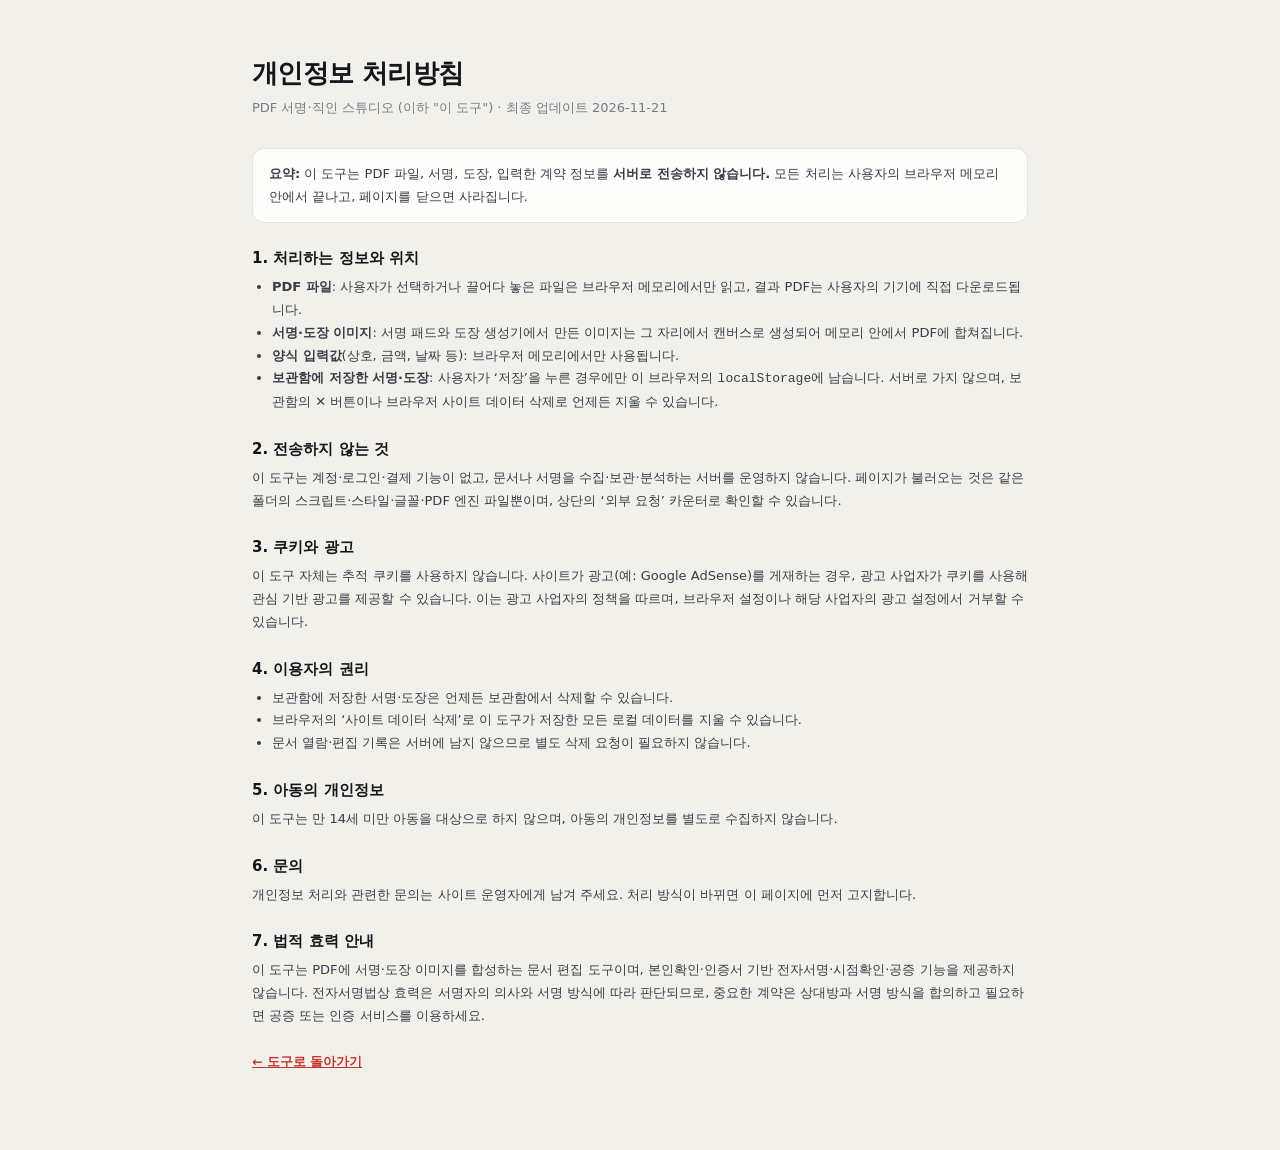
==== privacy.html @ 742ccabc "Deploy pdf-sign-stamp static app (production files only)" ====
<!DOCTYPE html>
<html lang="ko">
<head>
<meta charset="utf-8">
<meta name="viewport" content="width=device-width, initial-scale=1">
<title>개인정보 처리방침 — PDF 서명·직인 스튜디오</title>
<meta name="description" content="PDF 서명·직인 스튜디오는 문서를 서버로 보내지 않습니다. 어떤 정보를 처리하고 무엇을 저장하지 않는지 안내합니다.">
<meta name="robots" content="index, follow">
<link rel="icon" href="favicon.svg" type="image/svg+xml">
<link rel="stylesheet" href="assets/styles.css">
<style>
  .doc-wrap { max-width: 820px; margin: 0 auto; padding: 56px 22px 80px; }
  .doc-wrap h1 { font-size: 26px; letter-spacing: -0.6px; margin-bottom: 6px; }
  .doc-wrap .lead { color: var(--muted); font-size: 13px; margin-bottom: 28px; }
  .doc-wrap h2 { font-size: 15px; margin: 26px 0 8px; }
  .doc-wrap p, .doc-wrap li { font-size: 13px; line-height: 1.75; color: var(--ink-2); }
  .doc-wrap ul { list-style: disc; padding-left: 20px; margin: 8px 0; }
  .doc-wrap .box { border: 1px solid var(--line); background: var(--panel); border-radius: 12px; padding: 14px 16px; margin: 14px 0; }
  .doc-wrap a { color: var(--accent); }
  .back { display: inline-block; margin-top: 26px; font-size: 12.5px; font-weight: 700; }
</style>
</head>
<body>
<div class="doc-wrap">
  <h1>개인정보 처리방침</h1>
  <p class="lead">PDF 서명·직인 스튜디오 (이하 "이 도구") · 최종 업데이트 2026-11-21</p>

  <div class="box">
    <p><strong>요약:</strong> 이 도구는 PDF 파일, 서명, 도장, 입력한 계약 정보를 <strong>서버로 전송하지 않습니다.</strong>
    모든 처리는 사용자의 브라우저 메모리 안에서 끝나고, 페이지를 닫으면 사라집니다.</p>
  </div>

  <h2>1. 처리하는 정보와 위치</h2>
  <ul>
    <li><strong>PDF 파일</strong>: 사용자가 선택하거나 끌어다 놓은 파일은 브라우저 메모리에서만 읽고, 결과 PDF는 사용자의 기기에 직접 다운로드됩니다.</li>
    <li><strong>서명·도장 이미지</strong>: 서명 패드와 도장 생성기에서 만든 이미지는 그 자리에서 캔버스로 생성되어 메모리 안에서 PDF에 합쳐집니다.</li>
    <li><strong>양식 입력값</strong>(상호, 금액, 날짜 등): 브라우저 메모리에서만 사용됩니다.</li>
    <li><strong>보관함에 저장한 서명·도장</strong>: 사용자가 ‘저장’을 누른 경우에만 이 브라우저의 <code>localStorage</code>에 남습니다. 서버로 가지 않으며, 보관함의 ✕ 버튼이나 브라우저 사이트 데이터 삭제로 언제든 지울 수 있습니다.</li>
  </ul>

  <h2>2. 전송하지 않는 것</h2>
  <p>이 도구는 계정·로그인·결제 기능이 없고, 문서나 서명을 수집·보관·분석하는 서버를 운영하지 않습니다.
  페이지가 불러오는 것은 같은 폴더의 스크립트·스타일·글꼴·PDF 엔진 파일뿐이며, 상단의 ‘외부 요청’ 카운터로 확인할 수 있습니다.</p>

  <h2>3. 쿠키와 광고</h2>
  <p>이 도구 자체는 추적 쿠키를 사용하지 않습니다. 사이트가 광고(예: Google AdSense)를 게재하는 경우, 광고 사업자가 쿠키를 사용해 관심 기반 광고를 제공할 수 있습니다. 이는 광고 사업자의 정책을 따르며, 브라우저 설정이나 해당 사업자의 광고 설정에서 거부할 수 있습니다.</p>

  <h2>4. 이용자의 권리</h2>
  <ul>
    <li>보관함에 저장한 서명·도장은 언제든 보관함에서 삭제할 수 있습니다.</li>
    <li>브라우저의 ‘사이트 데이터 삭제’로 이 도구가 저장한 모든 로컬 데이터를 지울 수 있습니다.</li>
    <li>문서 열람·편집 기록은 서버에 남지 않으므로 별도 삭제 요청이 필요하지 않습니다.</li>
  </ul>

  <h2>5. 아동의 개인정보</h2>
  <p>이 도구는 만 14세 미만 아동을 대상으로 하지 않으며, 아동의 개인정보를 별도로 수집하지 않습니다.</p>

  <h2>6. 문의</h2>
  <p>개인정보 처리와 관련한 문의는 사이트 운영자에게 남겨 주세요. 처리 방식이 바뀌면 이 페이지에 먼저 고지합니다.</p>

  <h2>7. 법적 효력 안내</h2>
  <p>이 도구는 PDF에 서명·도장 이미지를 합성하는 문서 편집 도구이며, 본인확인·인증서 기반 전자서명·시점확인·공증 기능을 제공하지 않습니다. 전자서명법상 효력은 서명자의 의사와 서명 방식에 따라 판단되므로, 중요한 계약은 상대방과 서명 방식을 합의하고 필요하면 공증 또는 인증 서비스를 이용하세요.</p>

  <a class="back" href="./">← 도구로 돌아가기</a>
</div>
</body>
</html>
---- assets/styles.css ----
/* ==========================================================================
   PDF 서명·직인 스튜디오 — styles
   ========================================================================== */

:root {
  --bg: #f1f0eb;
  --bg-2: #e8e7e1;
  --panel: #fdfdfb;
  --panel-2: #f7f6f2;
  --ink: #14161a;
  --ink-2: #383d45;
  --muted: #767c86;
  --line: #e4e3dd;
  --line-2: #d2d1ca;
  --accent: #c2352b;
  --accent-dark: #a52a21;
  --accent-soft: #fbeceb;
  --blue: #1d4ed8;
  --ok: #17795e;
  --paper: #ffffff;
  --shadow-sm: 0 1px 2px rgba(20, 22, 26, .07), 0 1px 1px rgba(20, 22, 26, .04);
  --shadow-md: 0 8px 28px rgba(20, 22, 26, .10);
  --shadow-lg: 0 18px 60px rgba(20, 22, 26, .14);
  --radius: 14px;
  --radius-sm: 9px;
  --topbar-h: 62px;
  --mobbar-h: 58px;
  --ui: "Pretendard", -apple-system, BlinkMacSystemFont, "Apple SD Gothic Neo", "Malgun Gothic", "Noto Sans KR", system-ui, sans-serif;
  --mono: "SF Mono", ui-monospace, Menlo, Consolas, monospace;
}

@media (prefers-color-scheme: dark) {
  :root:not([data-theme="light"]) {
    --bg: #101114;
    --bg-2: #0b0c0e;
    --panel: #17191e;
    --panel-2: #1d2026;
    --ink: #eceef2;
    --ink-2: #c3c7d0;
    --muted: #8d939e;
    --line: #2a2d34;
    --line-2: #353941;
    --accent: #e25348;
    --accent-dark: #c73c32;
    --accent-soft: #2a1c1b;
    --blue: #6b93ff;
    --ok: #46b795;
    --paper: #fff;
    --shadow-sm: 0 1px 2px rgba(0, 0, 0, .5);
    --shadow-md: 0 8px 28px rgba(0, 0, 0, .5);
    --shadow-lg: 0 18px 60px rgba(0, 0, 0, .6);
  }
}

:root[data-theme="dark"] {
  --bg: #101114;
  --bg-2: #0b0c0e;
  --panel: #17191e;
  --panel-2: #1d2026;
  --ink: #eceef2;
  --ink-2: #c3c7d0;
  --muted: #8d939e;
  --line: #2a2d34;
  --line-2: #353941;
  --accent: #e25348;
  --accent-dark: #c73c32;
  --accent-soft: #2a1c1b;
  --blue: #6b93ff;
  --ok: #46b795;
  --paper: #fff;
  --shadow-sm: 0 1px 2px rgba(0, 0, 0, .5);
  --shadow-md: 0 8px 28px rgba(0, 0, 0, .5);
  --shadow-lg: 0 18px 60px rgba(0, 0, 0, .6);
}

*, *::before, *::after { box-sizing: border-box; }
[hidden] { display: none !important; }

html { scroll-behavior: smooth; }

body {
  margin: 0;
  font-family: var(--ui);
  color: var(--ink);
  background: var(--bg);
  -webkit-font-smoothing: antialiased;
  -webkit-text-size-adjust: 100%;
  overflow-x: hidden;
}

button, input, select, textarea { font: inherit; color: inherit; }
button { cursor: pointer; }
a { color: inherit; }
h1, h2, h3, p { margin: 0; }
ul { margin: 0; padding: 0; list-style: none; }
hr { border: 0; border-top: 1px solid var(--line); margin: 0; }

:focus-visible { outline: 2px solid var(--accent); outline-offset: 2px; border-radius: 4px; }

/* @font-face is injected by app.js once the Korean PDF font is loaded, so the
   preview text and the exported PDF use exactly the same glyphs and widths. */
.el-text, .insp-kind, .pad-placeholder { font-synthesis: none; }

/* ------------------------------------------------------------------ topbar */

.topbar {
  position: sticky;
  top: 0;
  z-index: 50;
  height: var(--topbar-h);
  display: flex;
  align-items: center;
  gap: 18px;
  padding: 0 18px;
  background: color-mix(in srgb, var(--panel) 92%, transparent);
  backdrop-filter: saturate(140%) blur(10px);
  border-bottom: 1px solid var(--line);
}

.brand {
  display: flex;
  align-items: center;
  gap: 10px;
  text-decoration: none;
  color: var(--accent);
  flex: 0 0 auto;
}
.brand-mark { display: grid; place-items: center; }
.brand-text { display: flex; flex-direction: column; line-height: 1.1; color: var(--ink); }
.brand-text strong { font-size: 14.5px; letter-spacing: -.2px; font-weight: 800; }
.brand-text small { font-size: 10.5px; color: var(--muted); letter-spacing: .4px; margin-top: 2px; }

.badges { display: flex; align-items: center; gap: 8px; overflow: hidden; flex: 1 1 auto; }
.badge {
  display: inline-flex;
  align-items: center;
  gap: 6px;
  height: 28px;
  padding: 0 11px;
  border-radius: 99px;
  font-size: 11.5px;
  font-weight: 700;
  white-space: nowrap;
  border: 1px solid var(--line-2);
  background: var(--panel-2);
  color: var(--ink-2);
}
.badge-local { color: var(--ok); border-color: color-mix(in srgb, var(--ok) 30%, transparent); background: color-mix(in srgb, var(--ok) 9%, transparent); }
.badge-free { color: var(--accent); border-color: color-mix(in srgb, var(--accent) 26%, transparent); background: var(--accent-soft); }
.badge-net { color: var(--muted); font-weight: 600; font-variant-numeric: tabular-nums; }
.badge-mini { display: none; }

.top-actions { display: flex; align-items: center; gap: 8px; flex: 0 0 auto; }

/* ------------------------------------------------------------------ buttons */

.btn {
  display: inline-flex;
  align-items: center;
  justify-content: center;
  gap: 7px;
  height: 38px;
  padding: 0 15px;
  border-radius: 10px;
  border: 1px solid transparent;
  background: var(--panel-2);
  color: var(--ink);
  font-size: 13px;
  font-weight: 700;
  letter-spacing: -.1px;
  transition: background .15s, border-color .15s, transform .08s, color .15s;
  white-space: nowrap;
}
.btn:active { transform: translateY(1px); }
.btn-primary { background: var(--ink); color: var(--panel); border-color: var(--ink); }
.btn-primary:hover { background: #000; }
:root[data-theme="dark"] .btn-primary { background: #f4f4f2; color: #14161a; border-color: #f4f4f2; }
@media (prefers-color-scheme: dark) { :root:not([data-theme="light"]) .btn-primary { background: #f4f4f2; color: #14161a; border-color: #f4f4f2; } }
.btn-accent { background: var(--accent); color: #fff; border-color: var(--accent); }
.btn-accent:hover { background: var(--accent-dark); }
.btn-ghost { background: transparent; border-color: var(--line-2); color: var(--ink-2); }
.btn-ghost:hover { background: var(--panel-2); border-color: var(--muted); }
.btn-block { width: 100%; }
.btn-sm { height: 30px; padding: 0 10px; font-size: 11.5px; }

.icon-btn {
  width: 32px;
  height: 32px;
  display: inline-grid;
  place-items: center;
  border-radius: 8px;
  border: 1px solid var(--line);
  background: transparent;
  color: var(--ink-2);
  font-size: 15px;
  line-height: 1;
  transition: background .15s, color .15s, border-color .15s;
}
.icon-btn:hover { background: var(--panel-2); color: var(--ink); border-color: var(--line-2); }
.icon-btn.danger:hover { color: var(--accent); border-color: var(--accent); background: var(--accent-soft); }
.link-btn { background: none; border: 0; color: var(--muted); font-size: 12px; font-weight: 700; text-decoration: underline; padding: 4px; }

/* -------------------------------------------------------------------- app */

.app {
  display: grid;
  grid-template-columns: 336px minmax(0, 1fr) 296px;
  height: calc(100dvh - var(--topbar-h));
  min-height: 520px;
  max-height: 1080px;
}

.panel {
  background: var(--panel);
  border-right: 1px solid var(--line);
  display: flex;
  flex-direction: column;
  min-height: 0;
  position: relative;
}
.panel.inspector { display: block; border-right: 0; border-left: 1px solid var(--line); overflow-y: auto; padding: 16px 16px 22px; }

/* ------------------------------------------------------------------- tools */

.tool-tabs {
  display: grid;
  grid-template-columns: repeat(5, 1fr);
  gap: 2px;
  padding: 10px 10px 0;
  border-bottom: 1px solid var(--line);
}
.tool-tab {
  position: relative;
  height: 38px;
  border: 0;
  border-radius: 9px 9px 0 0;
  background: transparent;
  color: var(--muted);
  font-size: 12.5px;
  font-weight: 700;
  letter-spacing: -.2px;
}
.tool-tab:hover { color: var(--ink-2); background: var(--panel-2); }
.tool-tab.is-active { color: var(--ink); }
.tool-tab.is-active::after {
  content: "";
  position: absolute;
  left: 12px; right: 12px; bottom: -1px;
  height: 2px;
  background: var(--accent);
  border-radius: 2px;
}

.tool-body { flex: 1 1 auto; overflow-y: auto; padding: 16px 16px 26px; scrollbar-width: thin; }
.tool-pane { display: flex; flex-direction: column; gap: 11px; animation: fade .18s ease; }
.tool-pane[hidden] { display: none; }
@keyframes fade { from { opacity: 0; transform: translateY(3px); } to { opacity: 1; transform: none; } }

.pane-head h2 { font-size: 15px; font-weight: 800; letter-spacing: -.3px; }
.pane-head p { font-size: 11.8px; color: var(--muted); margin-top: 4px; line-height: 1.5; }

.row { display: flex; align-items: center; gap: 8px; }
.row.wrap { flex-wrap: wrap; }
.row.btns > .btn { flex: 1 1 0; }
.row.btns.tight > .icon-btn { flex: 0 0 auto; }
.row .btn-block { flex: 1 1 auto; }

.field { display: flex; flex-direction: column; gap: 5px; font-size: 11.5px; color: var(--muted); font-weight: 600; }
.field > span { letter-spacing: -.1px; }
.field input, .field select, .field textarea, .range input[type="range"] { color: var(--ink); }
.field input[type="text"], .field input[type="number"], .field input[type="date"], .field select, .field textarea {
  height: 36px;
  padding: 0 10px;
  border-radius: 9px;
  border: 1px solid var(--line-2);
  background: var(--panel);
  font-size: 13px;
  font-weight: 500;
  color: var(--ink);
  width: 100%;
}
.field textarea { height: auto; padding: 8px 10px; resize: vertical; line-height: 1.5; font-family: var(--ui); }
.field select { appearance: none; background-image: linear-gradient(45deg, transparent 50%, var(--muted) 50%), linear-gradient(135deg, var(--muted) 50%, transparent 50%); background-position: calc(100% - 15px) 16px, calc(100% - 10px) 16px; background-size: 5px 5px, 5px 5px; background-repeat: no-repeat; }
.field input:focus, .field textarea:focus, .field select:focus { border-color: var(--accent); outline: none; box-shadow: 0 0 0 3px color-mix(in srgb, var(--accent) 14%, transparent); }
.field input::placeholder, .field textarea::placeholder { color: color-mix(in srgb, var(--muted) 70%, transparent); }

.check { display: inline-flex; align-items: center; gap: 7px; font-size: 12px; color: var(--ink-2); font-weight: 600; }
.check input { width: 15px; height: 15px; accent-color: var(--accent); }

.range { display: flex; flex-direction: column; gap: 3px; font-size: 11.5px; color: var(--muted); font-weight: 600; flex: 0 0 auto; }
.row .range { flex: 1 1 120px; }
.range b { color: var(--ink); font-weight: 800; }
.range input[type="range"] {
  -webkit-appearance: none;
  appearance: none;
  width: 100%;
  height: 20px;
  background: transparent;
}
.range input[type="range"]::-webkit-slider-runnable-track { height: 3px; border-radius: 3px; background: var(--line-2); }
.range input[type="range"]::-webkit-slider-thumb { -webkit-appearance: none; width: 15px; height: 15px; margin-top: -6px; border-radius: 50%; background: var(--ink); border: 2px solid var(--panel); box-shadow: var(--shadow-sm); }
.range input[type="range"]::-moz-range-track { height: 3px; border-radius: 3px; background: var(--line-2); }
.range input[type="range"]::-moz-range-thumb { width: 13px; height: 13px; border-radius: 50%; background: var(--ink); border: 2px solid var(--panel); }

.seg { display: inline-flex; padding: 2px; gap: 2px; background: var(--panel-2); border: 1px solid var(--line); border-radius: 9px; }
.seg-btn {
  display: inline-flex;
  align-items: center;
  gap: 5px;
  height: 27px;
  padding: 0 9px;
  border: 0;
  border-radius: 7px;
  background: transparent;
  color: var(--muted);
  font-size: 11.5px;
  font-weight: 700;
}
.seg-btn i { width: 9px; height: 9px; border-radius: 50%; background: var(--dot, var(--ink)); display: inline-block; border: 1px solid rgba(0, 0, 0, .12); }
.seg-btn.is-active { background: var(--panel); color: var(--ink); box-shadow: var(--shadow-sm); }

/* signature pad */
.pad-wrap { position: relative; border-radius: 12px; border: 1px dashed var(--line-2); background:
  linear-gradient(var(--panel) 0 0) padding-box,
  repeating-linear-gradient(90deg, transparent 0 23px, color-mix(in srgb, var(--line) 55%, transparent) 23px 24px);
  overflow: hidden; }
.sig-pad { display: block; width: 100%; height: 168px; touch-action: none; cursor: crosshair; }
.pad-placeholder {
  position: absolute; inset: 0; display: grid; place-items: center;
  pointer-events: none; color: color-mix(in srgb, var(--muted) 65%, transparent);
  font-size: 13px; font-weight: 600; letter-spacing: .5px;
}
.pad-wrap.has-ink .pad-placeholder { display: none; }

.file-label { position: relative; overflow: hidden; }
.file-label input { position: absolute; inset: 0; opacity: 0; cursor: pointer; }

.saved { display: grid; grid-template-columns: repeat(auto-fill, minmax(84px, 1fr)); gap: 8px; }
.saved:empty { display: none; }
.saved:empty + .saved-hint { display: block; }
.saved-hint { display: none; font-size: 10.8px; color: var(--muted); line-height: 1.5; }
.saved-item { position: relative; border: 1px solid var(--line); border-radius: 10px; background: var(--panel-2); padding: 6px; }
.saved-item img { display: block; width: 100%; height: 46px; object-fit: contain; }
.saved-item button.use { position: absolute; inset: 0; background: none; border: 0; border-radius: 10px; }
.saved-item button.del { position: absolute; top: -6px; right: -6px; width: 20px; height: 20px; border-radius: 50%; border: 1px solid var(--line-2); background: var(--panel); color: var(--muted); font-size: 11px; line-height: 1; display: grid; place-items: center; }
.saved-item button.del:hover { color: var(--accent); border-color: var(--accent); }

/* seal */
.seal-preview {
  display: grid;
  place-items: center;
  padding: 10px;
  border-radius: 12px;
  border: 1px solid var(--line);
  background-color: var(--panel-2);
  background-image:
    linear-gradient(45deg, color-mix(in srgb, var(--line) 60%, transparent) 25%, transparent 25%, transparent 75%, color-mix(in srgb, var(--line) 60%, transparent) 75%),
    linear-gradient(45deg, color-mix(in srgb, var(--line) 60%, transparent) 25%, transparent 25%, transparent 75%, color-mix(in srgb, var(--line) 60%, transparent) 75%);
  background-size: 16px 16px;
  background-position: 0 0, 8px 8px;
}
.seal-preview canvas { width: 148px; height: 148px; display: block; }

/* text quick buttons */
.quick-grid { display: grid; grid-template-columns: 1fr 1fr; gap: 8px; }
.quick {
  display: flex;
  flex-direction: column;
  align-items: flex-start;
  gap: 2px;
  padding: 9px 11px;
  border-radius: 10px;
  border: 1px solid var(--line);
  background: var(--panel-2);
  font-size: 12.5px;
  font-weight: 700;
  color: var(--ink);
  text-align: left;
}
.quick small { font-size: 10.5px; color: var(--muted); font-weight: 600; }
.quick:hover { border-color: var(--accent); color: var(--accent); background: var(--accent-soft); }
.quick:hover small { color: var(--accent); }

.hint { font-size: 11px; color: var(--muted); line-height: 1.55; }

/* templates */
.tpl-list { display: flex; flex-direction: column; gap: 8px; }
.tpl-card {
  position: relative;
  display: flex;
  flex-direction: column;
  gap: 3px;
  padding: 12px 13px;
  border-radius: 11px;
  border: 1px solid var(--line);
  background: var(--panel-2);
  text-align: left;
}
.tpl-card b { font-size: 13px; letter-spacing: -.2px; display: flex; align-items: center; gap: 6px; }
.tpl-card span { font-size: 11.3px; color: var(--muted); line-height: 1.5; font-weight: 500; }
.tpl-card em { position: absolute; top: 10px; right: 10px; font-style: normal; font-size: 9.5px; font-weight: 800; color: var(--accent); background: var(--accent-soft); border-radius: 99px; padding: 3px 7px; }
.tpl-card:hover { border-color: var(--accent); background: var(--accent-soft); }
.tpl-card.is-active { border-color: var(--accent); box-shadow: 0 0 0 3px color-mix(in srgb, var(--accent) 12%, transparent); }

.tpl-form { display: flex; flex-direction: column; gap: 10px; margin-top: 14px; padding-top: 14px; border-top: 1px solid var(--line); }
.tpl-form[hidden] { display: none; }
.tpl-form-head { display: flex; align-items: center; justify-content: space-between; }
.tpl-form-head strong { font-size: 13.5px; }
.sticky-row { position: sticky; bottom: -18px; padding: 10px 0 4px; background: linear-gradient(transparent, var(--panel) 30%); }

/* drop zone / samples */
.dropzone {
  display: flex;
  flex-direction: column;
  align-items: center;
  gap: 4px;
  padding: 22px 14px;
  border-radius: 12px;
  border: 1.5px dashed var(--line-2);
  background: var(--panel-2);
  color: var(--muted);
  text-align: center;
  transition: border-color .15s, background .15s, color .15s;
}
.dropzone input { display: none; }
.dropzone strong { font-size: 13px; color: var(--ink); }
.dropzone small { font-size: 11px; }
.dropzone:hover, .dropzone.is-over { border-color: var(--accent); background: var(--accent-soft); color: var(--accent); }
.dropzone:hover strong, .dropzone.is-over strong { color: var(--accent); }

.sample-grid { display: grid; grid-template-columns: 1fr; gap: 8px; }
.sample {
  display: flex;
  flex-direction: column;
  gap: 2px;
  padding: 10px 12px;
  border-radius: 10px;
  border: 1px solid var(--line);
  background: var(--panel-2);
  text-align: left;
}
.sample b { font-size: 12.5px; }
.sample span { font-size: 10.8px; color: var(--muted); font-weight: 500; }
.sample:hover { border-color: var(--ink-2); background: var(--panel); }

.facts { display: flex; flex-direction: column; gap: 6px; font-size: 10.8px; color: var(--muted); line-height: 1.5; }
.facts li { padding-left: 12px; position: relative; }
.facts li::before { content: ""; position: absolute; left: 0; top: 6px; width: 5px; height: 5px; border-radius: 50%; background: var(--accent); opacity: .55; }

/* ------------------------------------------------------------------- stage */

.stage-col { display: flex; flex-direction: column; min-width: 0; min-height: 0; background: var(--bg-2); }

.stage-bar {
  display: flex;
  align-items: center;
  gap: 12px;
  height: 46px;
  padding: 0 14px;
  border-bottom: 1px solid var(--line);
  background: var(--panel);
  flex: 0 0 auto;
}
.doc-meta { display: flex; flex-direction: column; min-width: 0; flex: 1 1 auto; }
.doc-name { font-size: 12.5px; font-weight: 800; white-space: nowrap; overflow: hidden; text-overflow: ellipsis; letter-spacing: -.2px; }
.doc-sub { font-size: 10.5px; color: var(--muted); white-space: nowrap; overflow: hidden; text-overflow: ellipsis; }
.page-nav { display: flex; align-items: center; gap: 4px; }
.page-indicator { font-size: 11.5px; font-weight: 700; color: var(--ink-2); min-width: 46px; text-align: center; font-variant-numeric: tabular-nums; }
.divider { width: 1px; height: 18px; background: var(--line); margin: 0 4px; }
.history { display: flex; gap: 4px; }

.stage {
  position: relative;
  flex: 1 1 auto;
  min-height: 0;
  overflow: auto;
  padding: 22px;
  display: flex;
  justify-content: center;
  align-items: flex-start;
  background:
    radial-gradient(120% 80% at 50% -20%, color-mix(in srgb, var(--panel) 55%, transparent), transparent 70%),
    var(--bg-2);
  scrollbar-width: thin;
}
.stage-inner { position: relative; display: flex; flex-direction: column; align-items: center; gap: 10px; min-width: 100%; min-height: 100%; }

.page-shell {
  position: relative;
  background: var(--paper);
  border-radius: 2px;
  box-shadow: 0 1px 0 rgba(0, 0, 0, .04), 0 10px 30px rgba(20, 22, 26, .16), 0 30px 70px rgba(20, 22, 26, .10);
  flex: 0 0 auto;
  isolation: isolate;
}
.page-shell[hidden] { display: none; }
.page-shell canvas { display: block; border-radius: 2px; }
.el-layer { position: absolute; inset: 0; pointer-events: none; }

.loading-mask { position: absolute; inset: 0; display: grid; place-items: center; background: color-mix(in srgb, var(--paper) 55%, transparent); backdrop-filter: blur(1px); z-index: 5; }
.spinner { width: 26px; height: 26px; border-radius: 50%; border: 2.5px solid color-mix(in srgb, var(--ink) 18%, transparent); border-top-color: var(--accent); animation: spin .8s linear infinite; display: block; }
@keyframes spin { to { transform: rotate(360deg); } }

.stage-hint {
  position: sticky;
  bottom: 2px;
  padding: 6px 12px;
  border-radius: 99px;
  background: color-mix(in srgb, var(--ink) 86%, transparent);
  color: var(--bg);
  font-size: 11.5px;
  font-weight: 700;
  opacity: 0;
  transform: translateY(6px);
  transition: opacity .2s, transform .2s;
  pointer-events: none;
  max-width: 92%;
  text-align: center;
  z-index: 6;
}
.stage-hint.is-on { opacity: 1; transform: none; }

.stage-foot {
  flex: 0 0 auto;
  display: flex;
  align-items: center;
  justify-content: space-between;
  gap: 10px;
  height: 30px;
  padding: 0 14px;
  font-size: 10.8px;
  color: var(--muted);
  border-top: 1px solid var(--line);
  background: var(--panel);
  white-space: nowrap;
  overflow: hidden;
}
#foot-summary { font-weight: 700; color: var(--ink-2); }

/* empty state */
.empty { width: 100%; display: flex; justify-content: center; padding: 16px 0 26px; margin: auto 0; }
.empty-card {
  width: 100%;
  max-width: 640px;
  background: var(--panel);
  border: 1px solid var(--line);
  border-radius: 20px;
  padding: 30px 32px 26px;
  box-shadow: var(--shadow-md);
}
.empty-eyebrow {
  display: inline-block;
  font-size: 10.5px;
  font-weight: 800;
  letter-spacing: .6px;
  color: var(--ok);
  background: color-mix(in srgb, var(--ok) 10%, transparent);
  border: 1px solid color-mix(in srgb, var(--ok) 26%, transparent);
  border-radius: 99px;
  padding: 4px 9px;
}
.empty-card h1 { font-size: 27px; line-height: 1.32; letter-spacing: -1px; margin: 14px 0 12px; }
.empty-lede { font-size: 13px; color: var(--muted); line-height: 1.65; }
.dropzone-hero { margin: 18px 0 12px; padding: 26px 14px; }
.empty-samples { display: grid; grid-template-columns: repeat(3, 1fr); gap: 8px; }
.empty-points { display: flex; flex-direction: column; gap: 7px; margin-top: 16px; padding-top: 14px; border-top: 1px solid var(--line); font-size: 11.5px; color: var(--muted); }
.empty-points b { color: var(--ink-2); }

/* overlays on the page */
.el {
  position: absolute;
  pointer-events: auto;
  transform-origin: center center;
  cursor: move;
  user-select: none;
  -webkit-user-select: none;
  touch-action: none;
}
.el img { display: block; width: 100%; height: 100%; pointer-events: none; -webkit-user-drag: none; }
.el-text {
  display: flex;
  align-items: center;
  white-space: pre;
  line-height: 1.4;
  font-family: "PSSNoto", var(--ui);
  padding: 0 1px;
}
.el-text.is-editing { outline: 1px solid var(--blue); background: color-mix(in srgb, var(--blue) 6%, transparent); cursor: text; }
.el .el-box { position: absolute; inset: -3px; border: 1px dashed transparent; border-radius: 3px; }
.el.is-selected .el-box { border-color: var(--accent); }
.el.is-selected { z-index: 4; }
.el .hd {
  position: absolute;
  width: 11px;
  height: 11px;
  border-radius: 3px;
  border: 1.5px solid var(--accent);
  background: #fff;
  box-shadow: 0 1px 3px rgba(0, 0, 0, .25);
  display: none;
  touch-action: none;
}
.el.is-selected .hd { display: block; }
.el .hd[data-h="nw"] { left: -6px; top: -6px; cursor: nwse-resize; }
.el .hd[data-h="ne"] { right: -6px; top: -6px; cursor: nesw-resize; }
.el .hd[data-h="sw"] { left: -6px; bottom: -6px; cursor: nesw-resize; }
.el .hd[data-h="se"] { right: -6px; bottom: -6px; cursor: nwse-resize; }
.el .hd-rot {
  position: absolute;
  left: 50%;
  top: -26px;
  width: 13px;
  height: 13px;
  margin-left: -6.5px;
  border-radius: 50%;
  border: 1.5px solid var(--accent);
  background: #fff;
  display: none;
  cursor: grab;
  touch-action: none;
}
.el.is-selected .hd-rot { display: block; }
.el .el-del {
  position: absolute;
  right: -10px;
  top: -10px;
  width: 20px;
  height: 20px;
  border-radius: 50%;
  border: 1px solid var(--accent);
  background: var(--accent);
  color: #fff;
  font-size: 11px;
  line-height: 1;
  display: none;
  place-items: center;
}
.el .hd-rot, .el .hd, .el .el-del { z-index: 3; }
.el.is-selected .el-del { display: grid; }
.el.is-dragging { cursor: grabbing; }

/* ----------------------------------------------------------------- inspector */

.insp-section { display: flex; flex-direction: column; gap: 9px; }
.insp-section > * { flex: 0 0 auto; }
.insp-title { font-size: 11.5px; font-weight: 800; letter-spacing: .4px; color: var(--muted); text-transform: uppercase; }
.insp-empty { font-size: 11.5px; color: var(--muted); line-height: 1.55; }
.insp-empty p { margin-bottom: 8px; }
.insp-empty .tips { display: flex; flex-direction: column; gap: 5px; padding: 9px 10px; border: 1px dashed var(--line-2); border-radius: 10px; }
.insp-empty .tips li { font-size: 10.8px; line-height: 1.45; }
.insp-empty .tips b { color: var(--ink-2); }
.insp-el { display: flex; flex-direction: column; gap: 10px; padding: 12px; border: 1px solid var(--line); border-radius: 12px; background: var(--panel-2); }
.insp-el[hidden] { display: none; }
.insp-kind-row { display: flex; align-items: center; justify-content: space-between; }
.insp-kind { font-size: 12.5px; font-weight: 800; }
.insp-hr { margin: 16px 0; }
.seg-insp { flex-wrap: wrap; }
.chips { display: flex; flex-wrap: wrap; gap: 5px; margin-top: 2px; }
.chips li { font-size: 10px; font-weight: 700; color: var(--muted); border: 1px solid var(--line); border-radius: 99px; padding: 3px 8px; }

#insp-size-row[hidden], #insp-text-row[hidden] { display: none; }

/* ------------------------------------------------------------------ mobile bar */

.mob-bar { display: none; }
.sheet-backdrop { position: fixed; inset: 0; background: rgba(12, 13, 16, .42); z-index: 35; display: none; }
.sheet-backdrop.is-on { display: block; }
.sheet-handle { display: none; }

/* ------------------------------------------------------------------ toast */

.toast {
  position: fixed;
  left: 50%;
  bottom: 24px;
  transform: translate(-50%, 14px);
  z-index: 90;
  max-width: min(92vw, 460px);
  padding: 11px 16px;
  border-radius: 11px;
  background: color-mix(in srgb, var(--ink) 92%, transparent);
  color: var(--bg);
  font-size: 12.5px;
  font-weight: 600;
  line-height: 1.45;
  box-shadow: var(--shadow-lg);
  opacity: 0;
  pointer-events: none;
  transition: opacity .18s, transform .18s;
  text-align: center;
}
.toast.is-on { opacity: 1; transform: translate(-50%, 0); }
.toast.is-warn { background: var(--accent); color: #fff; }

/* ------------------------------------------------------------------ info */

.info { background: var(--bg); border-top: 1px solid var(--line); padding: 56px 24px 40px; }
.info-inner { max-width: 1000px; margin: 0 auto; }
.info h2 { font-size: 19px; letter-spacing: -.5px; margin-bottom: 10px; }
.info h2 + p, .info-lede { font-size: 13px; color: var(--muted); line-height: 1.6; margin-bottom: 18px; }
.info h2:not(:first-child) { margin-top: 42px; }
.info-note { font-size: 11px; color: var(--muted); line-height: 1.6; margin-top: 10px; }

.compare { border: 1px solid var(--line); border-radius: 14px; overflow: hidden; background: var(--panel); }
.compare-row { display: grid; grid-template-columns: 132px 1fr 1fr 1.25fr; border-top: 1px solid var(--line); font-size: 12.2px; }
.compare-row:first-child { border-top: 0; }
.compare-row span { padding: 10px 12px; border-left: 1px solid var(--line); }
.compare-row span:first-child { border-left: 0; color: var(--muted); font-weight: 700; }
.compare-head { background: var(--panel-2); font-weight: 800; }
.compare-head span { color: var(--ink); }
.compare-row .is-us { color: var(--accent); font-weight: 800; background: var(--accent-soft); }

.usecases { display: grid; grid-template-columns: repeat(4, 1fr); gap: 10px; }
.usecase { background: var(--panel); border: 1px solid var(--line); border-radius: 12px; padding: 14px; }
.usecase b { font-size: 12.5px; display: block; margin-bottom: 5px; }
.usecase p { font-size: 11.5px; color: var(--muted); line-height: 1.55; }

.faq { display: flex; flex-direction: column; gap: 8px; }
.faq details { background: var(--panel); border: 1px solid var(--line); border-radius: 11px; padding: 12px 14px; }
.faq summary { font-size: 12.8px; font-weight: 700; cursor: pointer; list-style: none; display: flex; justify-content: space-between; gap: 12px; }
.faq summary::-webkit-details-marker { display: none; }
.faq summary::after { content: "+"; color: var(--muted); font-weight: 700; }
.faq details[open] summary::after { content: "−"; }
.faq p { font-size: 12px; color: var(--muted); line-height: 1.65; margin-top: 8px; }

.legal { margin-top: 34px; padding: 16px 18px; border-radius: 12px; border: 1px solid var(--line); background: var(--panel-2); }
.legal h3 { font-size: 12.5px; margin-bottom: 6px; }
.legal p { font-size: 11.3px; color: var(--muted); line-height: 1.7; }

.foot { padding: 18px 24px 30px; border-top: 1px solid var(--line); background: var(--bg); }
.foot-inner { max-width: 1000px; margin: 0 auto; display: flex; justify-content: space-between; gap: 12px; font-size: 11px; color: var(--muted); flex-wrap: wrap; }
.foot-links { display: flex; gap: 14px; }
.foot-links a { color: var(--ink-2); font-weight: 700; text-decoration: underline; text-underline-offset: 2px; text-decoration-color: var(--line-2); border-bottom: 1px solid transparent; }
.foot-links a:hover { color: var(--accent); text-decoration-color: var(--accent); border-color: transparent; }

/* ------------------------------------------------------------------ responsive */

@media (max-width: 1180px) {
  .app { grid-template-columns: 300px minmax(0, 1fr) 268px; }
  .badge-net { display: none; }
}

@media (max-width: 960px) {
  :root { --topbar-h: 56px; }
  .topbar { gap: 10px; padding: 0 12px; }
  .brand-text small { display: none; }
  .brand-text strong { font-size: 13.5px; }
  .badges { display: none; }
  .top-actions .btn-primary { height: 34px; padding: 0 12px; font-size: 12px; }

  .app { grid-template-columns: 1fr; height: calc(100dvh - var(--topbar-h) - var(--mobbar-h)); min-height: 380px; }

  .panel.tools, .panel.inspector {
    position: fixed;
    left: 0; right: 0; bottom: 0;
    z-index: 40;
    max-height: 82dvh;
    border: 0;
    border-radius: 18px 18px 0 0;
    box-shadow: var(--shadow-lg);
    transform: translateY(102%);
    transition: transform .26s cubic-bezier(.32, .72, 0, 1);
    padding-bottom: calc(env(safe-area-inset-bottom, 0px) + 8px);
    visibility: hidden;
  }
  .panel.is-open { transform: none; visibility: visible; }
  .panel.tools .tool-body { padding-bottom: 20px; }
  .panel.inspector { padding: 18px 16px calc(env(safe-area-inset-bottom, 0px) + 22px); }
  .sheet-handle { display: block; width: 40px; height: 4px; border-radius: 99px; background: var(--line-2); margin: 8px auto 2px; cursor: pointer; }
  .tool-tabs { padding-top: 4px; }

  .stage-bar { height: 42px; padding: 0 10px; gap: 6px; }
  .stage-bar .icon-btn { width: 28px; height: 28px; font-size: 13px; }
  .page-indicator { min-width: 38px; }
  .badge-mini { display: inline-flex; height: 22px; padding: 0 7px; font-size: 10px; flex: 0 0 auto; }
  .doc-sub { display: none; }
  .page-nav .divider, #btn-fit { display: none; }
  .history { display: none; }
  .stage { padding: 12px 10px 18px; }
  .stage-foot { height: auto; min-height: 28px; padding: 5px 10px; font-size: 10px; white-space: normal; line-height: 1.4; }
  #foot-summary { display: none; }

  .empty { padding: 8px 0 18px; }
  .empty-card { padding: 22px 18px 20px; border-radius: 16px; }
  .empty-card h1 { font-size: 21px; margin: 12px 0 10px; }
  .empty-lede { font-size: 12px; }
  .empty-points { font-size: 11px; }
  .empty-samples { grid-template-columns: 1fr; }

  .mob-bar {
    display: grid;
    grid-template-columns: repeat(6, 1fr);
    position: fixed;
    left: 0; right: 0; bottom: 0;
    height: calc(var(--mobbar-h) + env(safe-area-inset-bottom, 0px));
    padding-bottom: env(safe-area-inset-bottom, 0px);
    background: color-mix(in srgb, var(--panel) 96%, transparent);
    backdrop-filter: blur(10px);
    border-top: 1px solid var(--line);
    z-index: 45;
  }
  .mob-btn { border: 0; background: none; display: flex; flex-direction: column; align-items: center; justify-content: center; gap: 3px; color: var(--muted); font-size: 10.5px; font-weight: 700; }
  .mob-btn span { letter-spacing: -.2px; }
  .mob-btn.is-active { color: var(--accent); }
  .mob-btn::before { content: ""; width: 18px; height: 18px; border-radius: 6px; border: 1.6px solid currentColor; opacity: .75; }
  .mob-btn[data-tool="signature"]::before { border-radius: 50% 50% 4px 4px; }
  .mob-btn[data-tool="seal"]::before { border-radius: 50%; }
  .mob-btn[data-tool="text"]::before { border-radius: 3px; height: 14px; }
  .mob-btn[data-tool="form"]::before { border-radius: 2px; background: linear-gradient(currentColor 0 0) 3px 4px/12px 2px no-repeat, linear-gradient(currentColor 0 0) 3px 9px/9px 2px no-repeat; }
  .mob-btn[data-tool="file"]::before { border-radius: 2px 6px 2px 2px; }
  .mob-btn[data-sheet]::before { border-radius: 2px; border-style: dashed; }

  .info { padding: 36px 16px 28px; }
  .compare { font-size: 11px; }
  .compare-row { grid-template-columns: 74px 1fr 1fr 1.3fr; }
  .compare-row span { padding: 8px 7px; }
  .usecases { grid-template-columns: 1fr 1fr; }
  .toast { bottom: calc(var(--mobbar-h) + 16px); }
  .foot { padding-bottom: calc(var(--mobbar-h) + 22px + env(safe-area-inset-bottom, 0px)); }
}

@media (max-width: 420px) {
  .empty-card h1 { font-size: 19px; }
  .quick-grid { grid-template-columns: 1fr 1fr; }
  .usecases { grid-template-columns: 1fr; }
}

@media (pointer: coarse) {
  .el .hd { width: 15px; height: 15px; }
  .el .hd[data-h="nw"] { left: -8px; top: -8px; }
  .el .hd[data-h="ne"] { right: -8px; top: -8px; }
  .el .hd[data-h="sw"] { left: -8px; bottom: -8px; }
  .el .hd[data-h="se"] { right: -8px; bottom: -8px; }
  .el .hd-rot { width: 16px; height: 16px; margin-left: -8px; top: -30px; }
}

@media print {
  .topbar, .panel, .stage-bar, .stage-foot, .mob-bar, .info, .foot, .toast { display: none !important; }
  .app { display: block; height: auto; }
  .stage { padding: 0; background: #fff; overflow: visible; }
  .page-shell { box-shadow: none; }
}

.tpl-summary { font-size: 11px; font-weight: 700; color: var(--accent); background: var(--accent-soft); border-radius: 8px; padding: 7px 9px; line-height: 1.4; min-height: 0; }
.tpl-summary:empty { display: none; }
.stage.tool-text #page-canvas { cursor: crosshair; }
.el-text-holder { cursor: move; }
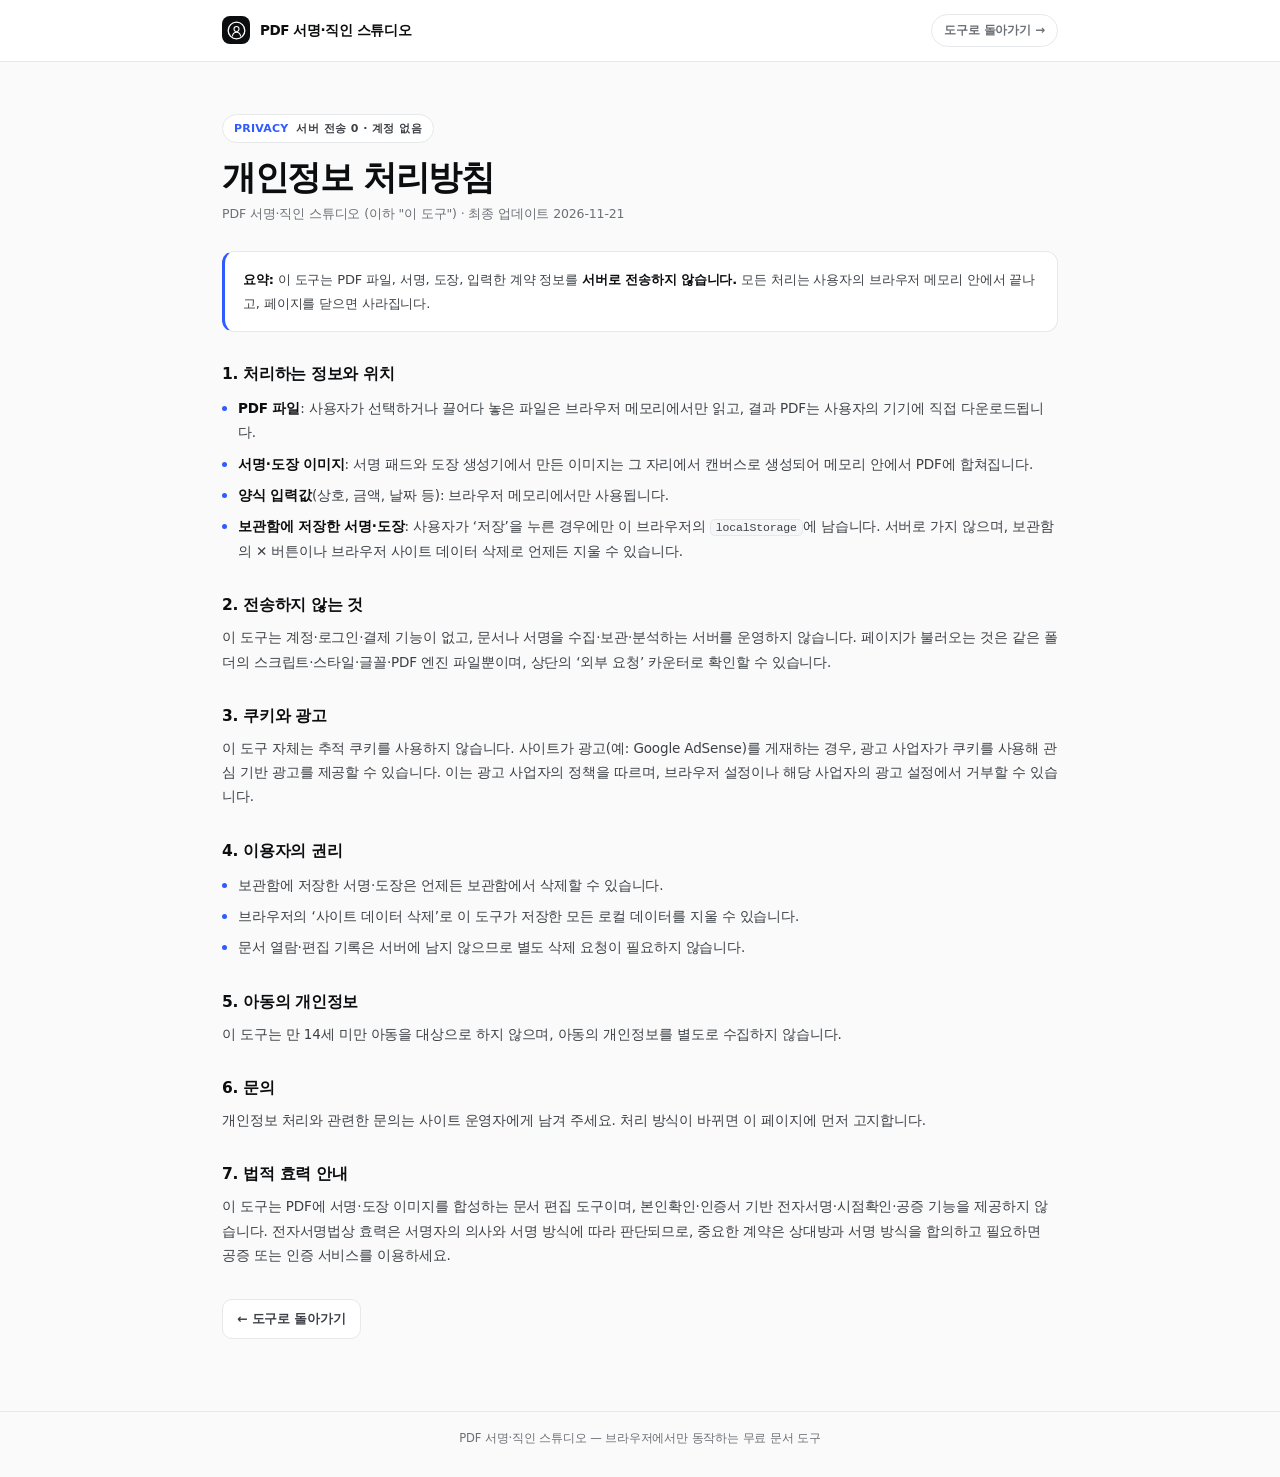
==== commit 6867fe92: "Redesign UI with Direction A (Crisp Bento): white bento, cobalt accent, local-only hero tile" ====
--- a/privacy.html
+++ b/privacy.html
@@ -6,22 +6,72 @@
 <title>개인정보 처리방침 — PDF 서명·직인 스튜디오</title>
 <meta name="description" content="PDF 서명·직인 스튜디오는 문서를 서버로 보내지 않습니다. 어떤 정보를 처리하고 무엇을 저장하지 않는지 안내합니다.">
 <meta name="robots" content="index, follow">
+<meta name="theme-color" content="#FAFAFA">
 <link rel="icon" href="favicon.svg" type="image/svg+xml">
 <link rel="stylesheet" href="assets/styles.css">
 <style>
-  .doc-wrap { max-width: 820px; margin: 0 auto; padding: 56px 22px 80px; }
-  .doc-wrap h1 { font-size: 26px; letter-spacing: -0.6px; margin-bottom: 6px; }
-  .doc-wrap .lead { color: var(--muted); font-size: 13px; margin-bottom: 28px; }
-  .doc-wrap h2 { font-size: 15px; margin: 26px 0 8px; }
-  .doc-wrap p, .doc-wrap li { font-size: 13px; line-height: 1.75; color: var(--ink-2); }
-  .doc-wrap ul { list-style: disc; padding-left: 20px; margin: 8px 0; }
-  .doc-wrap .box { border: 1px solid var(--line); background: var(--panel); border-radius: 12px; padding: 14px 16px; margin: 14px 0; }
-  .doc-wrap a { color: var(--accent); }
-  .back { display: inline-block; margin-top: 26px; font-size: 12.5px; font-weight: 700; }
+  .doc-top { border-bottom: 1px solid var(--line); background: var(--panel); }
+  .doc-top-in {
+    max-width: 880px; margin: 0 auto; padding: 14px 22px;
+    display: flex; align-items: center; gap: 10px;
+  }
+  .doc-top .bmark {
+    width: 28px; height: 28px; border-radius: 8px; flex: none;
+    background: var(--ink); color: var(--panel);
+    display: grid; place-items: center;
+  }
+  .doc-top .bmark svg { width: 19px; height: 19px; display: block; }
+  .doc-top strong { font-size: 13.5px; font-weight: 800; letter-spacing: -.03em; }
+  .doc-top .back { margin-left: auto; font-size: 12px; font-weight: 600; color: var(--muted); text-decoration: none; border: 1px solid var(--line); border-radius: 999px; padding: 6px 12px; }
+  .doc-top .back:hover { color: var(--ink); border-color: var(--line-2); background: var(--panel-2); }
+
+  .doc-wrap { max-width: 880px; margin: 0 auto; padding: 52px 22px 72px; }
+  .doc-eyebrow {
+    display: inline-flex; align-items: center; gap: 8px;
+    font-size: 11px; font-weight: 600; letter-spacing: .04em; color: var(--ink-2);
+    background: var(--panel); border: 1px solid var(--line); border-radius: 999px; padding: 5px 11px;
+  }
+  .doc-eyebrow b { color: var(--accent); font-weight: 800; letter-spacing: .02em; }
+  .doc-wrap h1 { font-size: clamp(26px, 3.4vw, 34px); line-height: 1.18; letter-spacing: -.04em; font-weight: 800; margin: 14px 0 6px; }
+  .doc-wrap .lead { color: var(--muted); font-size: 12.5px; margin-bottom: 26px; }
+  .doc-wrap h2 { font-size: 15.5px; font-weight: 700; letter-spacing: -.02em; margin: 30px 0 8px; }
+  .doc-wrap p, .doc-wrap li { font-size: 13.5px; line-height: 1.8; color: var(--ink-2); }
+  .doc-wrap ul { list-style: none; padding: 0; margin: 10px 0; display: flex; flex-direction: column; gap: 7px; }
+  .doc-wrap ul li { position: relative; padding-left: 16px; }
+  .doc-wrap ul li::before { content: ""; position: absolute; left: 0; top: 10px; width: 5px; height: 5px; border-radius: 50%; background: var(--accent); }
+  .doc-wrap .box {
+    border: 1px solid var(--line); border-left: 3px solid var(--accent);
+    background: var(--panel); border-radius: 12px; padding: 16px 18px; margin: 16px 0;
+  }
+  .doc-wrap .box p { font-size: 13px; }
+  .doc-wrap strong { color: var(--ink); font-weight: 700; }
+  .doc-wrap code { font-family: var(--mono); font-size: 11.5px; background: var(--panel-2); border: 1px solid var(--line); border-radius: 5px; padding: 1px 5px; }
+  .doc-wrap a { color: var(--accent); font-weight: 600; }
+  .doc-wrap .back { display: inline-block; margin-top: 32px; font-size: 12.5px; font-weight: 600; color: var(--ink-2); text-decoration: none; border: 1px solid var(--line); border-radius: 10px; padding: 9px 14px; background: var(--panel); }
+  .doc-wrap .back:hover { border-color: var(--line-2); background: var(--panel-2); color: var(--ink); }
+  .doc-foot { border-top: 1px solid var(--line); padding: 18px 22px 30px; font-size: 11.5px; color: var(--muted); text-align: center; }
+  @media (max-width: 560px) {
+    .doc-wrap { padding: 36px 16px 56px; }
+    .doc-wrap p, .doc-wrap li { font-size: 13px; }
+    .doc-top-in { padding: 12px 16px; }
+    .doc-top strong { font-size: 12.5px; }
+  }
 </style>
 </head>
 <body>
+
+<header class="doc-top">
+  <div class="doc-top-in">
+    <span class="bmark" aria-hidden="true">
+      <svg viewBox="0 0 48 48"><circle cx="24" cy="24" r="21" fill="none" stroke="currentColor" stroke-width="3.4"/><circle cx="24" cy="20.5" r="6.4" fill="none" stroke="currentColor" stroke-width="2.6"/><path d="M13.5 38c1.6-6.4 5.6-9.6 10.5-9.6S33 31.6 34.5 38" fill="none" stroke="currentColor" stroke-width="2.6" stroke-linecap="round"/></svg>
+    </span>
+    <strong>PDF 서명·직인 스튜디오</strong>
+    <a class="back" href="./">도구로 돌아가기 →</a>
+  </div>
+</header>
+
 <div class="doc-wrap">
+  <span class="doc-eyebrow"><b>PRIVACY</b> 서버 전송 0 · 계정 없음</span>
   <h1>개인정보 처리방침</h1>
   <p class="lead">PDF 서명·직인 스튜디오 (이하 "이 도구") · 최종 업데이트 2026-11-21</p>
 
@@ -63,5 +113,8 @@
 
   <a class="back" href="./">← 도구로 돌아가기</a>
 </div>
+
+<footer class="doc-foot">PDF 서명·직인 스튜디오 — 브라우저에서만 동작하는 무료 문서 도구</footer>
+
 </body>
 </html>
--- a/assets/styles.css
+++ b/assets/styles.css
@@ -1,90 +1,135 @@
 /* ==========================================================================
    PDF 서명·직인 스튜디오 — styles
+   디자인 시스템: A — Crisp Bento SaaS
+     순백 표면 #FFFFFF · 바탕 #FAFAFA · 1px 헤어라인 #E7E8EA
+     16px 타일 라운드 · 잉크 #0C0D0F · 코발트 #2F5BFF 단일 액센트
+     산세리프 800 헤드라인 · 본문 대비 4.5:1 이상
+   구조는 그대로 두고 스킨만 A안으로 교체했다(데스크톱 3단 / 모바일 시트).
    ========================================================================== */
 
 :root {
-  --bg: #f1f0eb;
-  --bg-2: #e8e7e1;
-  --panel: #fdfdfb;
-  --panel-2: #f7f6f2;
-  --ink: #14161a;
-  --ink-2: #383d45;
-  --muted: #767c86;
-  --line: #e4e3dd;
-  --line-2: #d2d1ca;
-  --accent: #c2352b;
-  --accent-dark: #a52a21;
-  --accent-soft: #fbeceb;
+  /* surfaces */
+  --bg: #FAFAFA;
+  --bg-2: #F5F6F7;
+  --panel: #FFFFFF;
+  --panel-2: #F5F6F7;
+  --paper: #FFFFFF;
+
+  /* ink */
+  --ink: #0C0D0F;
+  --ink-2: #3C4045;
+  --muted: #6B7076;
+  --line: #E7E8EA;
+  --line-2: #D7D9DD;
+  --line-strong: #D7D9DD;
+
+  /* single accent */
+  --accent: #2F5BFF;
+  --accent-dark: #2445C9;
+  --accent-soft: #EEF2FF;
+  --accent-line: #DDE4FF;
+  --accent-ink: #2445C9;   /* accent text on soft surfaces */
+  --on-accent: #FFFFFF;    /* text on the accent fill */
+
+  /* semantic (state, not decoration) */
+  --ok: #0B7A55;
+  --ok-soft: #E9F9F1;
+  --ok-line: #CBEFDF;
+  --warn: #A9550A;
+  --danger: #B4211C;
   --blue: #1d4ed8;
-  --ok: #17795e;
-  --paper: #ffffff;
-  --shadow-sm: 0 1px 2px rgba(20, 22, 26, .07), 0 1px 1px rgba(20, 22, 26, .04);
-  --shadow-md: 0 8px 28px rgba(20, 22, 26, .10);
-  --shadow-lg: 0 18px 60px rgba(20, 22, 26, .14);
-  --radius: 14px;
-  --radius-sm: 9px;
-  --topbar-h: 62px;
+
+  /* document stamp ink (content colour, unchanged) */
+  --stamp: #c2352b;
+
+  --shadow-sm: 0 1px 2px rgba(12, 13, 15, .05);
+  --shadow-md: 0 12px 28px -20px rgba(12, 13, 15, .35);
+  --shadow-lg: 0 30px 60px -30px rgba(12, 13, 15, .40);
+
+  --radius: 16px;
+  --radius-sm: 10px;
+  --radius-btn: 12px;
+  --topbar-h: 64px;
   --mobbar-h: 58px;
   --ui: "Pretendard", -apple-system, BlinkMacSystemFont, "Apple SD Gothic Neo", "Malgun Gothic", "Noto Sans KR", system-ui, sans-serif;
   --mono: "SF Mono", ui-monospace, Menlo, Consolas, monospace;
 }
 
+/* ---- dark: 같은 토큰 구조의 어두운 표면 (Linear 계열, 무채색 + 코발트) ---- */
+
 @media (prefers-color-scheme: dark) {
   :root:not([data-theme="light"]) {
-    --bg: #101114;
-    --bg-2: #0b0c0e;
-    --panel: #17191e;
-    --panel-2: #1d2026;
-    --ink: #eceef2;
-    --ink-2: #c3c7d0;
-    --muted: #8d939e;
-    --line: #2a2d34;
-    --line-2: #353941;
-    --accent: #e25348;
-    --accent-dark: #c73c32;
-    --accent-soft: #2a1c1b;
+    --bg: #0A0B0D;
+    --bg-2: #0E0F12;
+    --panel: #121317;
+    --panel-2: #17181C;
+    --ink: #F4F5F7;
+    --ink-2: #C7CBD2;
+    --muted: #9AA0A9;
+    --line: #24262B;
+    --line-2: #34373E;
+    --line-strong: #34373E;
+    --accent: #8AA4FF;
+    --accent-dark: #5B7BFF;
+    --accent-soft: rgba(47, 91, 255, .18);
+    --accent-line: rgba(138, 164, 255, .30);
+    --accent-ink: #C3D2FF;
+    --on-accent: #0A0B0D;
+    --ok: #3ED9A0;
+    --ok-soft: rgba(62, 217, 160, .12);
+    --ok-line: rgba(62, 217, 160, .28);
+    --warn: #F7BE6A;
+    --danger: #FF9A94;
     --blue: #6b93ff;
-    --ok: #46b795;
-    --paper: #fff;
     --shadow-sm: 0 1px 2px rgba(0, 0, 0, .5);
-    --shadow-md: 0 8px 28px rgba(0, 0, 0, .5);
-    --shadow-lg: 0 18px 60px rgba(0, 0, 0, .6);
+    --shadow-md: 0 16px 40px -22px rgba(0, 0, 0, .9);
+    --shadow-lg: 0 40px 100px -40px #000;
   }
 }
 
 :root[data-theme="dark"] {
-  --bg: #101114;
-  --bg-2: #0b0c0e;
-  --panel: #17191e;
-  --panel-2: #1d2026;
-  --ink: #eceef2;
-  --ink-2: #c3c7d0;
-  --muted: #8d939e;
-  --line: #2a2d34;
-  --line-2: #353941;
-  --accent: #e25348;
-  --accent-dark: #c73c32;
-  --accent-soft: #2a1c1b;
+  --bg: #0A0B0D;
+  --bg-2: #0E0F12;
+  --panel: #121317;
+  --panel-2: #17181C;
+  --ink: #F4F5F7;
+  --ink-2: #C7CBD2;
+  --muted: #9AA0A9;
+  --line: #24262B;
+  --line-2: #34373E;
+  --line-strong: #34373E;
+  --accent: #8AA4FF;
+  --accent-dark: #5B7BFF;
+  --accent-soft: rgba(47, 91, 255, .18);
+  --accent-line: rgba(138, 164, 255, .30);
+  --accent-ink: #C3D2FF;
+  --on-accent: #0A0B0D;
+  --ok: #3ED9A0;
+  --ok-soft: rgba(62, 217, 160, .12);
+  --ok-line: rgba(62, 217, 160, .28);
+  --warn: #F7BE6A;
+  --danger: #FF9A94;
   --blue: #6b93ff;
-  --ok: #46b795;
-  --paper: #fff;
   --shadow-sm: 0 1px 2px rgba(0, 0, 0, .5);
-  --shadow-md: 0 8px 28px rgba(0, 0, 0, .5);
-  --shadow-lg: 0 18px 60px rgba(0, 0, 0, .6);
+  --shadow-md: 0 16px 40px -22px rgba(0, 0, 0, .9);
+  --shadow-lg: 0 40px 100px -40px #000;
 }
 
 *, *::before, *::after { box-sizing: border-box; }
 [hidden] { display: none !important; }
 
-html { scroll-behavior: smooth; }
+html { scroll-behavior: smooth; -webkit-text-size-adjust: 100%; }
 
 body {
   margin: 0;
   font-family: var(--ui);
+  font-size: 14px;
+  line-height: 1.55;
+  letter-spacing: -.01em;
   color: var(--ink);
   background: var(--bg);
   -webkit-font-smoothing: antialiased;
-  -webkit-text-size-adjust: 100%;
+  text-rendering: optimizeLegibility;
   overflow-x: hidden;
 }
 
@@ -95,7 +140,11 @@
 ul { margin: 0; padding: 0; list-style: none; }
 hr { border: 0; border-top: 1px solid var(--line); margin: 0; }
 
-:focus-visible { outline: 2px solid var(--accent); outline-offset: 2px; border-radius: 4px; }
+:focus-visible {
+  outline: 2px solid var(--accent);
+  outline-offset: 2px;
+  border-radius: 6px;
+}
 
 /* @font-face is injected by app.js once the Korean PDF font is loaded, so the
    preview text and the exported PDF use exactly the same glyphs and widths. */
@@ -111,9 +160,10 @@
   display: flex;
   align-items: center;
   gap: 18px;
-  padding: 0 18px;
-  background: color-mix(in srgb, var(--panel) 92%, transparent);
-  backdrop-filter: saturate(140%) blur(10px);
+  padding: 0 22px;
+  background: color-mix(in srgb, var(--bg) 84%, transparent);
+  backdrop-filter: blur(14px) saturate(1.2);
+  -webkit-backdrop-filter: blur(14px) saturate(1.2);
   border-bottom: 1px solid var(--line);
 }
 
@@ -122,32 +172,54 @@
   align-items: center;
   gap: 10px;
   text-decoration: none;
-  color: var(--accent);
+  color: var(--ink);
   flex: 0 0 auto;
-}
-.brand-mark { display: grid; place-items: center; }
-.brand-text { display: flex; flex-direction: column; line-height: 1.1; color: var(--ink); }
-.brand-text strong { font-size: 14.5px; letter-spacing: -.2px; font-weight: 800; }
-.brand-text small { font-size: 10.5px; color: var(--muted); letter-spacing: .4px; margin-top: 2px; }
-
-.badges { display: flex; align-items: center; gap: 8px; overflow: hidden; flex: 1 1 auto; }
+  padding: 4px;
+  margin-left: -4px;
+  border-radius: 10px;
+}
+.brand-mark {
+  width: 30px;
+  height: 30px;
+  border-radius: 9px;
+  background: var(--ink);
+  color: var(--panel);
+  display: grid;
+  place-items: center;
+  flex: none;
+}
+.brand-mark svg { width: 21px; height: 21px; display: block; }
+.brand-text { display: flex; flex-direction: column; line-height: 1.12; min-width: 0; }
+.brand-text strong { font-size: 15px; letter-spacing: -.035em; font-weight: 800; }
+.brand-text small { font-size: 8.5px; color: var(--muted); letter-spacing: .14em; margin-top: 3px; font-weight: 600; }
+
+.badges { display: flex; align-items: center; gap: 8px; overflow: hidden; flex: 1 1 auto; min-width: 0; }
 .badge {
   display: inline-flex;
   align-items: center;
-  gap: 6px;
+  gap: 7px;
   height: 28px;
   padding: 0 11px;
-  border-radius: 99px;
+  border-radius: 999px;
   font-size: 11.5px;
-  font-weight: 700;
+  font-weight: 600;
+  letter-spacing: -.005em;
   white-space: nowrap;
-  border: 1px solid var(--line-2);
-  background: var(--panel-2);
+  border: 1px solid var(--line);
+  background: var(--panel);
   color: var(--ink-2);
 }
-.badge-local { color: var(--ok); border-color: color-mix(in srgb, var(--ok) 30%, transparent); background: color-mix(in srgb, var(--ok) 9%, transparent); }
-.badge-free { color: var(--accent); border-color: color-mix(in srgb, var(--accent) 26%, transparent); background: var(--accent-soft); }
-.badge-net { color: var(--muted); font-weight: 600; font-variant-numeric: tabular-nums; }
+.badge i.dot {
+  width: 6px;
+  height: 6px;
+  border-radius: 50%;
+  background: #0E9F6E;
+  box-shadow: 0 0 0 3px rgba(14, 159, 110, .16);
+  flex: none;
+}
+.badge-local { color: var(--ok); border-color: var(--ok-line); background: var(--ok-soft); font-weight: 700; }
+.badge-free { color: var(--accent-ink); border-color: var(--accent-line); background: var(--accent-soft); font-weight: 700; }
+.badge-net { color: var(--muted); font-variant-numeric: tabular-nums; }
 .badge-mini { display: none; }
 
 .top-actions { display: flex; align-items: center; gap: 8px; flex: 0 0 auto; }
@@ -161,53 +233,52 @@
   gap: 7px;
   height: 38px;
   padding: 0 15px;
-  border-radius: 10px;
+  border-radius: var(--radius-btn);
   border: 1px solid transparent;
   background: var(--panel-2);
   color: var(--ink);
   font-size: 13px;
-  font-weight: 700;
-  letter-spacing: -.1px;
-  transition: background .15s, border-color .15s, transform .08s, color .15s;
+  font-weight: 600;
+  letter-spacing: -.01em;
   white-space: nowrap;
+  transition: background .15s, border-color .15s, color .15s, transform .1s;
 }
 .btn:active { transform: translateY(1px); }
 .btn-primary { background: var(--ink); color: var(--panel); border-color: var(--ink); }
-.btn-primary:hover { background: #000; }
-:root[data-theme="dark"] .btn-primary { background: #f4f4f2; color: #14161a; border-color: #f4f4f2; }
-@media (prefers-color-scheme: dark) { :root:not([data-theme="light"]) .btn-primary { background: #f4f4f2; color: #14161a; border-color: #f4f4f2; } }
-.btn-accent { background: var(--accent); color: #fff; border-color: var(--accent); }
-.btn-accent:hover { background: var(--accent-dark); }
-.btn-ghost { background: transparent; border-color: var(--line-2); color: var(--ink-2); }
-.btn-ghost:hover { background: var(--panel-2); border-color: var(--muted); }
+.btn-primary:hover { opacity: .9; }
+.btn-accent { background: var(--accent); color: var(--on-accent); border-color: var(--accent); font-weight: 700; }
+.btn-accent:hover { background: var(--accent-dark); border-color: var(--accent-dark); }
+.btn-ghost { background: var(--panel); border-color: var(--line); color: var(--ink-2); }
+.btn-ghost:hover { background: var(--panel-2); border-color: var(--line-2); color: var(--ink); }
 .btn-block { width: 100%; }
-.btn-sm { height: 30px; padding: 0 10px; font-size: 11.5px; }
+.btn-sm { height: 30px; padding: 0 10px; font-size: 12px; border-radius: 9px; }
 
 .icon-btn {
   width: 32px;
   height: 32px;
   display: inline-grid;
   place-items: center;
-  border-radius: 8px;
+  border-radius: 9px;
   border: 1px solid var(--line);
-  background: transparent;
+  background: var(--panel);
   color: var(--ink-2);
   font-size: 15px;
   line-height: 1;
   transition: background .15s, color .15s, border-color .15s;
 }
 .icon-btn:hover { background: var(--panel-2); color: var(--ink); border-color: var(--line-2); }
-.icon-btn.danger:hover { color: var(--accent); border-color: var(--accent); background: var(--accent-soft); }
-.link-btn { background: none; border: 0; color: var(--muted); font-size: 12px; font-weight: 700; text-decoration: underline; padding: 4px; }
+.icon-btn.danger:hover { color: var(--danger); border-color: color-mix(in srgb, var(--danger) 40%, var(--line)); background: var(--panel-2); }
+.link-btn { background: none; border: 0; color: var(--muted); font-size: 12px; font-weight: 600; text-decoration: underline; text-underline-offset: 2px; padding: 4px; }
+.link-btn:hover { color: var(--ink); }
 
 /* -------------------------------------------------------------------- app */
 
 .app {
   display: grid;
-  grid-template-columns: 336px minmax(0, 1fr) 296px;
+  grid-template-columns: 344px minmax(0, 1fr) 300px;
   height: calc(100dvh - var(--topbar-h));
-  min-height: 520px;
-  max-height: 1080px;
+  min-height: 540px;
+  max-height: 1120px;
 }
 
 .panel {
@@ -218,117 +289,144 @@
   min-height: 0;
   position: relative;
 }
-.panel.inspector { display: block; border-right: 0; border-left: 1px solid var(--line); overflow-y: auto; padding: 16px 16px 22px; }
+.panel.inspector {
+  display: block;
+  border-right: 0;
+  border-left: 1px solid var(--line);
+  overflow-y: auto;
+  padding: 18px 18px 26px;
+}
 
 /* ------------------------------------------------------------------- tools */
 
 .tool-tabs {
-  display: grid;
-  grid-template-columns: repeat(5, 1fr);
-  gap: 2px;
-  padding: 10px 10px 0;
+  display: flex;
+  gap: 4px;
+  padding: 12px 12px 10px;
   border-bottom: 1px solid var(--line);
 }
 .tool-tab {
   position: relative;
-  height: 38px;
+  flex: 1 1 0;
+  min-width: 0;
+  height: 32px;
   border: 0;
-  border-radius: 9px 9px 0 0;
+  border-radius: 9px;
   background: transparent;
   color: var(--muted);
   font-size: 12.5px;
-  font-weight: 700;
-  letter-spacing: -.2px;
-}
-.tool-tab:hover { color: var(--ink-2); background: var(--panel-2); }
-.tool-tab.is-active { color: var(--ink); }
-.tool-tab.is-active::after {
-  content: "";
-  position: absolute;
-  left: 12px; right: 12px; bottom: -1px;
-  height: 2px;
-  background: var(--accent);
-  border-radius: 2px;
-}
-
-.tool-body { flex: 1 1 auto; overflow-y: auto; padding: 16px 16px 26px; scrollbar-width: thin; }
-.tool-pane { display: flex; flex-direction: column; gap: 11px; animation: fade .18s ease; }
+  font-weight: 600;
+  letter-spacing: -.01em;
+  transition: background .15s, color .15s;
+}
+.tool-tab:hover { color: var(--ink); background: var(--panel-2); }
+.tool-tab.is-active { color: var(--panel); background: var(--ink); font-weight: 700; }
+.tool-tab.is-active::after { display: none; }
+
+.tool-body { flex: 1 1 auto; overflow-y: auto; padding: 16px 16px 28px; scrollbar-width: thin; }
+.tool-pane { display: flex; flex-direction: column; gap: 12px; animation: fade .16s ease; }
 .tool-pane[hidden] { display: none; }
 @keyframes fade { from { opacity: 0; transform: translateY(3px); } to { opacity: 1; transform: none; } }
 
-.pane-head h2 { font-size: 15px; font-weight: 800; letter-spacing: -.3px; }
-.pane-head p { font-size: 11.8px; color: var(--muted); margin-top: 4px; line-height: 1.5; }
-
-.row { display: flex; align-items: center; gap: 8px; }
+.pane-head h2 { font-size: 14.5px; font-weight: 700; letter-spacing: -.03em; }
+.pane-head p { font-size: 11.8px; color: var(--muted); margin-top: 4px; line-height: 1.55; }
+
+.row { display: flex; align-items: center; gap: 8px; min-width: 0; }
 .row.wrap { flex-wrap: wrap; }
-.row.btns > .btn { flex: 1 1 0; }
+.row.btns > .btn { flex: 1 1 0; min-width: 0; }
 .row.btns.tight > .icon-btn { flex: 0 0 auto; }
 .row .btn-block { flex: 1 1 auto; }
 
-.field { display: flex; flex-direction: column; gap: 5px; font-size: 11.5px; color: var(--muted); font-weight: 600; }
-.field > span { letter-spacing: -.1px; }
+.field { display: flex; flex-direction: column; gap: 5px; font-size: 11.5px; color: var(--muted); font-weight: 600; min-width: 0; }
+.field > span { letter-spacing: -.005em; }
 .field input, .field select, .field textarea, .range input[type="range"] { color: var(--ink); }
 .field input[type="text"], .field input[type="number"], .field input[type="date"], .field select, .field textarea {
   height: 36px;
   padding: 0 10px;
-  border-radius: 9px;
+  border-radius: 10px;
   border: 1px solid var(--line-2);
   background: var(--panel);
   font-size: 13px;
   font-weight: 500;
   color: var(--ink);
   width: 100%;
+  transition: border-color .15s, box-shadow .15s;
 }
 .field textarea { height: auto; padding: 8px 10px; resize: vertical; line-height: 1.5; font-family: var(--ui); }
-.field select { appearance: none; background-image: linear-gradient(45deg, transparent 50%, var(--muted) 50%), linear-gradient(135deg, var(--muted) 50%, transparent 50%); background-position: calc(100% - 15px) 16px, calc(100% - 10px) 16px; background-size: 5px 5px, 5px 5px; background-repeat: no-repeat; }
-.field input:focus, .field textarea:focus, .field select:focus { border-color: var(--accent); outline: none; box-shadow: 0 0 0 3px color-mix(in srgb, var(--accent) 14%, transparent); }
-.field input::placeholder, .field textarea::placeholder { color: color-mix(in srgb, var(--muted) 70%, transparent); }
-
-.check { display: inline-flex; align-items: center; gap: 7px; font-size: 12px; color: var(--ink-2); font-weight: 600; }
+.field select {
+  appearance: none;
+  background-image: linear-gradient(45deg, transparent 50%, var(--muted) 50%), linear-gradient(135deg, var(--muted) 50%, transparent 50%);
+  background-position: calc(100% - 15px) 16px, calc(100% - 10px) 16px;
+  background-size: 5px 5px, 5px 5px;
+  background-repeat: no-repeat;
+}
+.field input:focus, .field textarea:focus, .field select:focus {
+  border-color: var(--accent);
+  outline: none;
+  box-shadow: 0 0 0 3px color-mix(in srgb, var(--accent) 16%, transparent);
+}
+.field input::placeholder, .field textarea::placeholder { color: var(--muted); opacity: .85; }
+
+.check { display: inline-flex; align-items: center; gap: 7px; font-size: 12px; color: var(--ink-2); font-weight: 500; }
 .check input { width: 15px; height: 15px; accent-color: var(--accent); }
 
-.range { display: flex; flex-direction: column; gap: 3px; font-size: 11.5px; color: var(--muted); font-weight: 600; flex: 0 0 auto; }
+.range { display: flex; flex-direction: column; gap: 3px; font-size: 11.5px; color: var(--muted); font-weight: 600; flex: 0 0 auto; min-width: 0; }
 .row .range { flex: 1 1 120px; }
-.range b { color: var(--ink); font-weight: 800; }
-.range input[type="range"] {
+.range b { color: var(--ink); font-weight: 700; font-variant-numeric: tabular-nums; }
+.range input[type="range"] { -webkit-appearance: none; appearance: none; width: 100%; height: 20px; background: transparent; }
+.range input[type="range"]::-webkit-slider-runnable-track { height: 3px; border-radius: 3px; background: var(--line-2); }
+.range input[type="range"]::-webkit-slider-thumb {
   -webkit-appearance: none;
-  appearance: none;
-  width: 100%;
-  height: 20px;
-  background: transparent;
-}
-.range input[type="range"]::-webkit-slider-runnable-track { height: 3px; border-radius: 3px; background: var(--line-2); }
-.range input[type="range"]::-webkit-slider-thumb { -webkit-appearance: none; width: 15px; height: 15px; margin-top: -6px; border-radius: 50%; background: var(--ink); border: 2px solid var(--panel); box-shadow: var(--shadow-sm); }
+  width: 15px; height: 15px; margin-top: -6px;
+  border-radius: 50%;
+  background: var(--accent);
+  border: 2px solid var(--panel);
+  box-shadow: var(--shadow-sm);
+}
 .range input[type="range"]::-moz-range-track { height: 3px; border-radius: 3px; background: var(--line-2); }
-.range input[type="range"]::-moz-range-thumb { width: 13px; height: 13px; border-radius: 50%; background: var(--ink); border: 2px solid var(--panel); }
-
-.seg { display: inline-flex; padding: 2px; gap: 2px; background: var(--panel-2); border: 1px solid var(--line); border-radius: 9px; }
+.range input[type="range"]::-moz-range-thumb { width: 13px; height: 13px; border-radius: 50%; background: var(--accent); border: 2px solid var(--panel); }
+
+.seg { display: inline-flex; padding: 2px; gap: 2px; background: var(--panel-2); border: 1px solid var(--line); border-radius: 10px; }
 .seg-btn {
   display: inline-flex;
   align-items: center;
   gap: 5px;
   height: 27px;
   padding: 0 9px;
-  border: 0;
+  border: 1px solid transparent;
   border-radius: 7px;
   background: transparent;
   color: var(--muted);
   font-size: 11.5px;
-  font-weight: 700;
-}
-.seg-btn i { width: 9px; height: 9px; border-radius: 50%; background: var(--dot, var(--ink)); display: inline-block; border: 1px solid rgba(0, 0, 0, .12); }
-.seg-btn.is-active { background: var(--panel); color: var(--ink); box-shadow: var(--shadow-sm); }
+  font-weight: 600;
+  transition: background .15s, color .15s, border-color .15s;
+}
+.seg-btn i {
+  width: 9px; height: 9px; border-radius: 50%;
+  background: var(--dot, var(--ink));
+  display: inline-block;
+  border: 1px solid rgba(0, 0, 0, .16);
+}
+.seg-btn:hover { color: var(--ink); }
+.seg-btn.is-active { background: var(--panel); border-color: var(--line-strong, var(--line-2)); color: var(--ink); box-shadow: var(--shadow-sm); }
 
 /* signature pad */
-.pad-wrap { position: relative; border-radius: 12px; border: 1px dashed var(--line-2); background:
-  linear-gradient(var(--panel) 0 0) padding-box,
-  repeating-linear-gradient(90deg, transparent 0 23px, color-mix(in srgb, var(--line) 55%, transparent) 23px 24px);
-  overflow: hidden; }
+.pad-wrap {
+  position: relative;
+  border-radius: 12px;
+  border: 1px dashed var(--line-2);
+  background:
+    linear-gradient(var(--panel) 0 0) padding-box,
+    repeating-linear-gradient(90deg, transparent 0 23px, color-mix(in srgb, var(--line) 80%, transparent) 23px 24px);
+  overflow: hidden;
+}
 .sig-pad { display: block; width: 100%; height: 168px; touch-action: none; cursor: crosshair; }
 .pad-placeholder {
-  position: absolute; inset: 0; display: grid; place-items: center;
-  pointer-events: none; color: color-mix(in srgb, var(--muted) 65%, transparent);
-  font-size: 13px; font-weight: 600; letter-spacing: .5px;
+  position: absolute; inset: 0;
+  display: grid; place-items: center;
+  pointer-events: none;
+  color: var(--muted);
+  font-size: 12.5px; font-weight: 600; letter-spacing: .04em;
 }
 .pad-wrap.has-ink .pad-placeholder { display: none; }
 
@@ -342,8 +440,16 @@
 .saved-item { position: relative; border: 1px solid var(--line); border-radius: 10px; background: var(--panel-2); padding: 6px; }
 .saved-item img { display: block; width: 100%; height: 46px; object-fit: contain; }
 .saved-item button.use { position: absolute; inset: 0; background: none; border: 0; border-radius: 10px; }
-.saved-item button.del { position: absolute; top: -6px; right: -6px; width: 20px; height: 20px; border-radius: 50%; border: 1px solid var(--line-2); background: var(--panel); color: var(--muted); font-size: 11px; line-height: 1; display: grid; place-items: center; }
-.saved-item button.del:hover { color: var(--accent); border-color: var(--accent); }
+.saved-item button.del {
+  position: absolute; top: -6px; right: -6px;
+  width: 20px; height: 20px; border-radius: 50%;
+  border: 1px solid var(--line-2);
+  background: var(--panel);
+  color: var(--muted);
+  font-size: 11px; line-height: 1;
+  display: grid; place-items: center;
+}
+.saved-item button.del:hover { color: var(--danger); border-color: var(--danger); }
 
 /* seal */
 .seal-preview {
@@ -354,8 +460,8 @@
   border: 1px solid var(--line);
   background-color: var(--panel-2);
   background-image:
-    linear-gradient(45deg, color-mix(in srgb, var(--line) 60%, transparent) 25%, transparent 25%, transparent 75%, color-mix(in srgb, var(--line) 60%, transparent) 75%),
-    linear-gradient(45deg, color-mix(in srgb, var(--line) 60%, transparent) 25%, transparent 25%, transparent 75%, color-mix(in srgb, var(--line) 60%, transparent) 75%);
+    linear-gradient(45deg, color-mix(in srgb, var(--line-2) 70%, transparent) 25%, transparent 25%, transparent 75%, color-mix(in srgb, var(--line-2) 70%, transparent) 75%),
+    linear-gradient(45deg, color-mix(in srgb, var(--line-2) 70%, transparent) 25%, transparent 25%, transparent 75%, color-mix(in srgb, var(--line-2) 70%, transparent) 75%);
   background-size: 16px 16px;
   background-position: 0 0, 8px 8px;
 }
@@ -368,20 +474,21 @@
   flex-direction: column;
   align-items: flex-start;
   gap: 2px;
-  padding: 9px 11px;
-  border-radius: 10px;
+  padding: 10px 12px;
+  border-radius: 12px;
   border: 1px solid var(--line);
-  background: var(--panel-2);
+  background: var(--panel);
   font-size: 12.5px;
-  font-weight: 700;
+  font-weight: 600;
   color: var(--ink);
   text-align: left;
-}
-.quick small { font-size: 10.5px; color: var(--muted); font-weight: 600; }
-.quick:hover { border-color: var(--accent); color: var(--accent); background: var(--accent-soft); }
-.quick:hover small { color: var(--accent); }
-
-.hint { font-size: 11px; color: var(--muted); line-height: 1.55; }
+  transition: border-color .15s, background .15s, color .15s;
+}
+.quick small { font-size: 10.5px; color: var(--muted); font-weight: 500; }
+.quick:hover { border-color: var(--accent-line); color: var(--accent-ink); background: var(--accent-soft); }
+.quick:hover small { color: var(--accent-ink); }
+
+.hint { font-size: 11px; color: var(--muted); line-height: 1.6; }
 
 /* templates */
 .tpl-list { display: flex; flex-direction: column; gap: 8px; }
@@ -391,21 +498,28 @@
   flex-direction: column;
   gap: 3px;
   padding: 12px 13px;
-  border-radius: 11px;
+  border-radius: 12px;
   border: 1px solid var(--line);
-  background: var(--panel-2);
+  background: var(--panel);
   text-align: left;
-}
-.tpl-card b { font-size: 13px; letter-spacing: -.2px; display: flex; align-items: center; gap: 6px; }
+  transition: border-color .15s, background .15s, box-shadow .15s;
+}
+.tpl-card b { font-size: 13px; letter-spacing: -.02em; display: flex; align-items: center; gap: 6px; font-weight: 700; }
 .tpl-card span { font-size: 11.3px; color: var(--muted); line-height: 1.5; font-weight: 500; }
-.tpl-card em { position: absolute; top: 10px; right: 10px; font-style: normal; font-size: 9.5px; font-weight: 800; color: var(--accent); background: var(--accent-soft); border-radius: 99px; padding: 3px 7px; }
-.tpl-card:hover { border-color: var(--accent); background: var(--accent-soft); }
-.tpl-card.is-active { border-color: var(--accent); box-shadow: 0 0 0 3px color-mix(in srgb, var(--accent) 12%, transparent); }
+.tpl-card em {
+  position: absolute; top: 11px; right: 11px;
+  font-style: normal; font-size: 9.5px; font-weight: 700;
+  color: var(--accent-ink); background: var(--accent-soft);
+  border: 1px solid var(--accent-line);
+  border-radius: 6px; padding: 2px 6px;
+}
+.tpl-card:hover { border-color: var(--line-2); background: var(--panel-2); }
+.tpl-card.is-active { border-color: var(--accent); box-shadow: 0 0 0 3px color-mix(in srgb, var(--accent) 14%, transparent); }
 
 .tpl-form { display: flex; flex-direction: column; gap: 10px; margin-top: 14px; padding-top: 14px; border-top: 1px solid var(--line); }
 .tpl-form[hidden] { display: none; }
 .tpl-form-head { display: flex; align-items: center; justify-content: space-between; }
-.tpl-form-head strong { font-size: 13.5px; }
+.tpl-form-head strong { font-size: 13.5px; font-weight: 700; }
 .sticky-row { position: sticky; bottom: -18px; padding: 10px 0 4px; background: linear-gradient(transparent, var(--panel) 30%); }
 
 /* drop zone / samples */
@@ -415,37 +529,44 @@
   align-items: center;
   gap: 4px;
   padding: 22px 14px;
-  border-radius: 12px;
+  border-radius: 14px;
   border: 1.5px dashed var(--line-2);
-  background: var(--panel-2);
+  background: var(--bg);
   color: var(--muted);
   text-align: center;
   transition: border-color .15s, background .15s, color .15s;
 }
 .dropzone input { display: none; }
-.dropzone strong { font-size: 13px; color: var(--ink); }
+.dropzone strong { font-size: 13px; color: var(--ink); font-weight: 700; }
 .dropzone small { font-size: 11px; }
-.dropzone:hover, .dropzone.is-over { border-color: var(--accent); background: var(--accent-soft); color: var(--accent); }
-.dropzone:hover strong, .dropzone.is-over strong { color: var(--accent); }
+.dropzone:hover, .dropzone.is-over { border-color: var(--accent); background: var(--accent-soft); color: var(--accent-ink); }
+.dropzone:hover strong, .dropzone.is-over strong { color: var(--accent-ink); }
 
 .sample-grid { display: grid; grid-template-columns: 1fr; gap: 8px; }
 .sample {
   display: flex;
   flex-direction: column;
   gap: 2px;
-  padding: 10px 12px;
-  border-radius: 10px;
+  padding: 11px 12px;
+  border-radius: 12px;
   border: 1px solid var(--line);
-  background: var(--panel-2);
+  background: var(--panel);
   text-align: left;
-}
-.sample b { font-size: 12.5px; }
+  transition: border-color .15s, background .15s, transform .1s;
+}
+.sample b { font-size: 12.5px; font-weight: 700; }
 .sample span { font-size: 10.8px; color: var(--muted); font-weight: 500; }
-.sample:hover { border-color: var(--ink-2); background: var(--panel); }
-
-.facts { display: flex; flex-direction: column; gap: 6px; font-size: 10.8px; color: var(--muted); line-height: 1.5; }
-.facts li { padding-left: 12px; position: relative; }
-.facts li::before { content: ""; position: absolute; left: 0; top: 6px; width: 5px; height: 5px; border-radius: 50%; background: var(--accent); opacity: .55; }
+.sample:hover { border-color: var(--line-2); background: var(--panel-2); }
+.sample:active { transform: translateY(1px); }
+
+.facts { display: flex; flex-direction: column; gap: 6px; font-size: 10.8px; color: var(--muted); line-height: 1.55; }
+.facts li { padding-left: 13px; position: relative; }
+.facts li::before {
+  content: "";
+  position: absolute; left: 0; top: 6px;
+  width: 5px; height: 5px; border-radius: 50%;
+  background: var(--accent);
+}
 
 /* ------------------------------------------------------------------- stage */
 
@@ -455,14 +576,14 @@
   display: flex;
   align-items: center;
   gap: 12px;
-  height: 46px;
+  height: 48px;
   padding: 0 14px;
   border-bottom: 1px solid var(--line);
   background: var(--panel);
   flex: 0 0 auto;
 }
 .doc-meta { display: flex; flex-direction: column; min-width: 0; flex: 1 1 auto; }
-.doc-name { font-size: 12.5px; font-weight: 800; white-space: nowrap; overflow: hidden; text-overflow: ellipsis; letter-spacing: -.2px; }
+.doc-name { font-size: 12.5px; font-weight: 700; letter-spacing: -.02em; white-space: nowrap; overflow: hidden; text-overflow: ellipsis; }
 .doc-sub { font-size: 10.5px; color: var(--muted); white-space: nowrap; overflow: hidden; text-overflow: ellipsis; }
 .page-nav { display: flex; align-items: center; gap: 4px; }
 .page-indicator { font-size: 11.5px; font-weight: 700; color: var(--ink-2); min-width: 46px; text-align: center; font-variant-numeric: tabular-nums; }
@@ -474,12 +595,12 @@
   flex: 1 1 auto;
   min-height: 0;
   overflow: auto;
-  padding: 22px;
+  padding: 26px 24px;
   display: flex;
   justify-content: center;
   align-items: flex-start;
   background:
-    radial-gradient(120% 80% at 50% -20%, color-mix(in srgb, var(--panel) 55%, transparent), transparent 70%),
+    radial-gradient(120% 70% at 50% -30%, color-mix(in srgb, var(--panel) 70%, transparent), transparent 72%),
     var(--bg-2);
   scrollbar-width: thin;
 }
@@ -488,28 +609,29 @@
 .page-shell {
   position: relative;
   background: var(--paper);
-  border-radius: 2px;
-  box-shadow: 0 1px 0 rgba(0, 0, 0, .04), 0 10px 30px rgba(20, 22, 26, .16), 0 30px 70px rgba(20, 22, 26, .10);
+  border-radius: 3px;
+  border: 1px solid var(--line);
+  box-shadow: 0 1px 1px rgba(12, 13, 15, .04), 0 18px 44px -28px rgba(12, 13, 15, .34);
   flex: 0 0 auto;
   isolation: isolate;
 }
 .page-shell[hidden] { display: none; }
-.page-shell canvas { display: block; border-radius: 2px; }
+.page-shell canvas { display: block; border-radius: 3px; }
 .el-layer { position: absolute; inset: 0; pointer-events: none; }
 
-.loading-mask { position: absolute; inset: 0; display: grid; place-items: center; background: color-mix(in srgb, var(--paper) 55%, transparent); backdrop-filter: blur(1px); z-index: 5; }
-.spinner { width: 26px; height: 26px; border-radius: 50%; border: 2.5px solid color-mix(in srgb, var(--ink) 18%, transparent); border-top-color: var(--accent); animation: spin .8s linear infinite; display: block; }
+.loading-mask { position: absolute; inset: 0; display: grid; place-items: center; background: color-mix(in srgb, var(--paper) 62%, transparent); backdrop-filter: blur(1px); z-index: 5; }
+.spinner { width: 26px; height: 26px; border-radius: 50%; border: 2.5px solid color-mix(in srgb, var(--ink) 16%, transparent); border-top-color: var(--accent); animation: spin .8s linear infinite; display: block; }
 @keyframes spin { to { transform: rotate(360deg); } }
 
 .stage-hint {
   position: sticky;
   bottom: 2px;
   padding: 6px 12px;
-  border-radius: 99px;
-  background: color-mix(in srgb, var(--ink) 86%, transparent);
+  border-radius: 999px;
+  background: color-mix(in srgb, var(--ink) 88%, transparent);
   color: var(--bg);
   font-size: 11.5px;
-  font-weight: 700;
+  font-weight: 600;
   opacity: 0;
   transform: translateY(6px);
   transition: opacity .2s, transform .2s;
@@ -526,7 +648,7 @@
   align-items: center;
   justify-content: space-between;
   gap: 10px;
-  height: 30px;
+  height: 32px;
   padding: 0 14px;
   font-size: 10.8px;
   color: var(--muted);
@@ -535,36 +657,73 @@
   white-space: nowrap;
   overflow: hidden;
 }
-#foot-summary { font-weight: 700; color: var(--ink-2); }
-
-/* empty state */
-.empty { width: 100%; display: flex; justify-content: center; padding: 16px 0 26px; margin: auto 0; }
+#foot-summary { font-weight: 700; color: var(--ink-2); font-variant-numeric: tabular-nums; }
+
+/* empty state — A안 히어로 타일 */
+.empty { width: 100%; display: flex; justify-content: center; padding: 8px 0 26px; margin: auto 0; }
 .empty-card {
   width: 100%;
-  max-width: 640px;
+  max-width: 664px;
   background: var(--panel);
   border: 1px solid var(--line);
-  border-radius: 20px;
-  padding: 30px 32px 26px;
-  box-shadow: var(--shadow-md);
+  border-radius: var(--radius);
+  padding: 32px 34px 28px;
+  box-shadow: 0 1px 2px rgba(12, 13, 15, .04), 0 24px 56px -40px rgba(12, 13, 15, .30);
 }
 .empty-eyebrow {
-  display: inline-block;
-  font-size: 10.5px;
+  display: inline-flex;
+  align-items: center;
+  gap: 8px;
+  font-size: 11px;
+  font-weight: 600;
+  letter-spacing: .04em;
+  color: var(--ink-2);
+  background: var(--panel);
+  border: 1px solid var(--line);
+  border-radius: 999px;
+  padding: 5px 11px;
+}
+.empty-eyebrow b { color: var(--accent); font-weight: 800; letter-spacing: .02em; }
+.empty-eyebrow i.dot { width: 6px; height: 6px; border-radius: 50%; background: #0E9F6E; box-shadow: 0 0 0 3px rgba(14, 159, 110, .16); flex: none; }
+.empty-card h1 {
+  font-size: clamp(27px, 3.1vw, 38px);
+  line-height: 1.14;
+  letter-spacing: -.045em;
   font-weight: 800;
-  letter-spacing: .6px;
+  margin: 16px 0 12px;
+  text-wrap: balance;
+}
+.empty-card h1 em { font-style: normal; color: var(--accent); }
+.empty-lede { font-size: 13.5px; color: var(--ink-2); line-height: 1.7; max-width: 560px; }
+.dropzone-hero { margin: 20px 0 14px; padding: 26px 14px 24px; }
+.dropzone-hero svg { color: var(--accent); margin-bottom: 4px; }
+.empty-samples { display: grid; grid-template-columns: repeat(3, minmax(0, 1fr)); gap: 8px; }
+.empty-stats { display: grid; grid-template-columns: repeat(3, minmax(0, 1fr)); gap: 8px; margin-top: 12px; }
+.empty-stat { border: 1px solid var(--line); border-radius: 12px; background: var(--panel); padding: 10px 12px; }
+.empty-stat b { display: block; font-size: 22px; line-height: 1.15; letter-spacing: -.04em; font-weight: 800; font-variant-numeric: tabular-nums; }
+.empty-stat b small { font-size: 11.5px; font-weight: 600; color: var(--muted); margin-left: 1px; letter-spacing: 0; }
+.empty-stat span { display: block; margin-top: 3px; font-size: 10.5px; color: var(--muted); font-weight: 500; }
+.empty-points {
+  display: flex;
+  flex-direction: column;
+  gap: 8px;
+  margin-top: 16px;
+  padding-top: 14px;
+  border-top: 1px solid var(--line);
+  font-size: 11.8px;
+  color: var(--ink-2);
+  line-height: 1.5;
+}
+.empty-points li { display: flex; gap: 8px; align-items: flex-start; }
+.empty-points li::before {
+  content: "✓";
   color: var(--ok);
-  background: color-mix(in srgb, var(--ok) 10%, transparent);
-  border: 1px solid color-mix(in srgb, var(--ok) 26%, transparent);
-  border-radius: 99px;
-  padding: 4px 9px;
-}
-.empty-card h1 { font-size: 27px; line-height: 1.32; letter-spacing: -1px; margin: 14px 0 12px; }
-.empty-lede { font-size: 13px; color: var(--muted); line-height: 1.65; }
-.dropzone-hero { margin: 18px 0 12px; padding: 26px 14px; }
-.empty-samples { display: grid; grid-template-columns: repeat(3, 1fr); gap: 8px; }
-.empty-points { display: flex; flex-direction: column; gap: 7px; margin-top: 16px; padding-top: 14px; border-top: 1px solid var(--line); font-size: 11.5px; color: var(--muted); }
-.empty-points b { color: var(--ink-2); }
+  font-weight: 800;
+  font-size: 11px;
+  line-height: 1.55;
+  flex: none;
+}
+.empty-points b { color: var(--ink); font-weight: 700; }
 
 /* overlays on the page */
 .el {
@@ -585,8 +744,8 @@
   font-family: "PSSNoto", var(--ui);
   padding: 0 1px;
 }
-.el-text.is-editing { outline: 1px solid var(--blue); background: color-mix(in srgb, var(--blue) 6%, transparent); cursor: text; }
-.el .el-box { position: absolute; inset: -3px; border: 1px dashed transparent; border-radius: 3px; }
+.el-text.is-editing { outline: 1px solid var(--accent); background: color-mix(in srgb, var(--accent) 7%, transparent); cursor: text; }
+.el .el-box { position: absolute; inset: -3px; border: 1px dashed transparent; border-radius: 4px; }
 .el.is-selected .el-box { border-color: var(--accent); }
 .el.is-selected { z-index: 4; }
 .el .hd {
@@ -595,8 +754,8 @@
   height: 11px;
   border-radius: 3px;
   border: 1.5px solid var(--accent);
-  background: #fff;
-  box-shadow: 0 1px 3px rgba(0, 0, 0, .25);
+  background: var(--paper);
+  box-shadow: 0 1px 3px rgba(0, 0, 0, .22);
   display: none;
   touch-action: none;
 }
@@ -614,7 +773,7 @@
   margin-left: -6.5px;
   border-radius: 50%;
   border: 1.5px solid var(--accent);
-  background: #fff;
+  background: var(--paper);
   display: none;
   cursor: grab;
   touch-action: none;
@@ -629,7 +788,7 @@
   border-radius: 50%;
   border: 1px solid var(--accent);
   background: var(--accent);
-  color: #fff;
+  color: var(--on-accent);
   font-size: 11px;
   line-height: 1;
   display: none;
@@ -641,29 +800,35 @@
 
 /* ----------------------------------------------------------------- inspector */
 
-.insp-section { display: flex; flex-direction: column; gap: 9px; }
+.insp-section { display: flex; flex-direction: column; gap: 10px; }
 .insp-section > * { flex: 0 0 auto; }
-.insp-title { font-size: 11.5px; font-weight: 800; letter-spacing: .4px; color: var(--muted); text-transform: uppercase; }
-.insp-empty { font-size: 11.5px; color: var(--muted); line-height: 1.55; }
+.insp-title {
+  font-size: 10.5px;
+  font-weight: 700;
+  letter-spacing: .08em;
+  color: var(--muted);
+  text-transform: uppercase;
+}
+.insp-empty { font-size: 11.8px; color: var(--muted); line-height: 1.6; }
 .insp-empty p { margin-bottom: 8px; }
-.insp-empty .tips { display: flex; flex-direction: column; gap: 5px; padding: 9px 10px; border: 1px dashed var(--line-2); border-radius: 10px; }
-.insp-empty .tips li { font-size: 10.8px; line-height: 1.45; }
-.insp-empty .tips b { color: var(--ink-2); }
-.insp-el { display: flex; flex-direction: column; gap: 10px; padding: 12px; border: 1px solid var(--line); border-radius: 12px; background: var(--panel-2); }
+.insp-empty .tips { display: flex; flex-direction: column; gap: 6px; padding: 10px 11px; border: 1px dashed var(--line-2); border-radius: 12px; background: var(--bg); }
+.insp-empty .tips li { font-size: 10.8px; line-height: 1.5; }
+.insp-empty .tips b { color: var(--ink-2); font-weight: 700; }
+.insp-el { display: flex; flex-direction: column; gap: 11px; padding: 13px; border: 1px solid var(--line); border-radius: var(--radius); background: var(--panel-2); }
 .insp-el[hidden] { display: none; }
 .insp-kind-row { display: flex; align-items: center; justify-content: space-between; }
-.insp-kind { font-size: 12.5px; font-weight: 800; }
-.insp-hr { margin: 16px 0; }
+.insp-kind { font-size: 12.5px; font-weight: 700; }
+.insp-hr { margin: 18px 0; }
 .seg-insp { flex-wrap: wrap; }
 .chips { display: flex; flex-wrap: wrap; gap: 5px; margin-top: 2px; }
-.chips li { font-size: 10px; font-weight: 700; color: var(--muted); border: 1px solid var(--line); border-radius: 99px; padding: 3px 8px; }
+.chips li { font-size: 10px; font-weight: 600; color: var(--muted); border: 1px solid var(--line); border-radius: 999px; padding: 3px 8px; background: var(--panel); }
 
 #insp-size-row[hidden], #insp-text-row[hidden] { display: none; }
 
 /* ------------------------------------------------------------------ mobile bar */
 
 .mob-bar { display: none; }
-.sheet-backdrop { position: fixed; inset: 0; background: rgba(12, 13, 16, .42); z-index: 35; display: none; }
+.sheet-backdrop { position: fixed; inset: 0; background: rgba(12, 13, 15, .40); z-index: 35; display: none; }
 .sheet-backdrop.is-on { display: block; }
 .sheet-handle { display: none; }
 
@@ -677,8 +842,8 @@
   z-index: 90;
   max-width: min(92vw, 460px);
   padding: 11px 16px;
-  border-radius: 11px;
-  background: color-mix(in srgb, var(--ink) 92%, transparent);
+  border-radius: 12px;
+  background: var(--ink);
   color: var(--bg);
   font-size: 12.5px;
   font-weight: 600;
@@ -690,63 +855,100 @@
   text-align: center;
 }
 .toast.is-on { opacity: 1; transform: translate(-50%, 0); }
-.toast.is-warn { background: var(--accent); color: #fff; }
+.toast.is-warn { background: var(--danger); color: var(--bg); }
 
 /* ------------------------------------------------------------------ info */
 
-.info { background: var(--bg); border-top: 1px solid var(--line); padding: 56px 24px 40px; }
-.info-inner { max-width: 1000px; margin: 0 auto; }
-.info h2 { font-size: 19px; letter-spacing: -.5px; margin-bottom: 10px; }
-.info h2 + p, .info-lede { font-size: 13px; color: var(--muted); line-height: 1.6; margin-bottom: 18px; }
-.info h2:not(:first-child) { margin-top: 42px; }
-.info-note { font-size: 11px; color: var(--muted); line-height: 1.6; margin-top: 10px; }
-
-.compare { border: 1px solid var(--line); border-radius: 14px; overflow: hidden; background: var(--panel); }
-.compare-row { display: grid; grid-template-columns: 132px 1fr 1fr 1.25fr; border-top: 1px solid var(--line); font-size: 12.2px; }
+.info { background: var(--bg); border-top: 1px solid var(--line); padding: 64px 24px 48px; }
+.info-inner { max-width: 1080px; margin: 0 auto; }
+.info-eyebrow {
+  display: inline-flex;
+  align-items: center;
+  gap: 8px;
+  font-size: 11px;
+  font-weight: 600;
+  letter-spacing: .04em;
+  color: var(--ink-2);
+  background: var(--panel);
+  border: 1px solid var(--line);
+  border-radius: 999px;
+  padding: 5px 11px;
+  margin-bottom: 14px;
+}
+.info-eyebrow b { color: var(--accent); font-weight: 800; letter-spacing: .02em; }
+.info h2 { font-size: 24px; letter-spacing: -.035em; font-weight: 800; margin-bottom: 8px; line-height: 1.25; }
+.info h2 + p, .info-lede { font-size: 13.5px; color: var(--muted); line-height: 1.7; margin-bottom: 20px; max-width: 720px; }
+.info h2:not(:first-child) { margin-top: 52px; }
+.info-note { font-size: 11.5px; color: var(--muted); line-height: 1.65; margin-top: 12px; }
+
+.compare { border: 1px solid var(--line); border-radius: var(--radius); overflow: hidden; background: var(--panel); }
+.compare-row { display: grid; grid-template-columns: 150px minmax(0, 1fr) minmax(0, 1fr) minmax(0, 1.25fr); border-top: 1px solid var(--line); font-size: 12.5px; }
 .compare-row:first-child { border-top: 0; }
-.compare-row span { padding: 10px 12px; border-left: 1px solid var(--line); }
-.compare-row span:first-child { border-left: 0; color: var(--muted); font-weight: 700; }
-.compare-head { background: var(--panel-2); font-weight: 800; }
-.compare-head span { color: var(--ink); }
-.compare-row .is-us { color: var(--accent); font-weight: 800; background: var(--accent-soft); }
-
-.usecases { display: grid; grid-template-columns: repeat(4, 1fr); gap: 10px; }
-.usecase { background: var(--panel); border: 1px solid var(--line); border-radius: 12px; padding: 14px; }
-.usecase b { font-size: 12.5px; display: block; margin-bottom: 5px; }
-.usecase p { font-size: 11.5px; color: var(--muted); line-height: 1.55; }
-
-.faq { display: flex; flex-direction: column; gap: 8px; }
-.faq details { background: var(--panel); border: 1px solid var(--line); border-radius: 11px; padding: 12px 14px; }
-.faq summary { font-size: 12.8px; font-weight: 700; cursor: pointer; list-style: none; display: flex; justify-content: space-between; gap: 12px; }
+.compare-row span { padding: 11px 13px; border-left: 1px solid var(--line); min-width: 0; }
+.compare-row span:first-child { border-left: 0; color: var(--muted); font-weight: 600; }
+.compare-head { background: var(--panel-2); font-weight: 700; }
+.compare-head span { color: var(--ink); font-size: 11px; letter-spacing: .02em; }
+.compare-row .is-us { color: var(--accent-ink); font-weight: 700; background: var(--accent-soft); }
+
+.usecases { display: grid; grid-template-columns: repeat(4, minmax(0, 1fr)); gap: 12px; counter-reset: usecase; }
+.usecase {
+  background: var(--panel);
+  border: 1px solid var(--line);
+  border-radius: var(--radius);
+  padding: 18px;
+  counter-increment: usecase;
+  transition: border-color .15s, box-shadow .15s;
+}
+.usecase::before {
+  content: "0" counter(usecase);
+  display: block;
+  font-family: var(--mono);
+  font-size: 10.5px;
+  font-weight: 700;
+  letter-spacing: .06em;
+  color: var(--accent);
+  margin-bottom: 10px;
+}
+.usecase:hover { border-color: var(--line-2); box-shadow: var(--shadow-md); }
+.usecase b { font-size: 13.5px; font-weight: 700; display: block; margin-bottom: 6px; letter-spacing: -.02em; }
+.usecase p { font-size: 12px; color: var(--muted); line-height: 1.6; }
+
+.faq { display: flex; flex-direction: column; gap: 8px; max-width: 860px; }
+.faq details { background: var(--panel); border: 1px solid var(--line); border-radius: 12px; padding: 13px 15px; transition: border-color .15s; }
+.faq details[open] { border-color: var(--line-2); }
+.faq summary { font-size: 13px; font-weight: 700; cursor: pointer; list-style: none; display: flex; justify-content: space-between; gap: 12px; letter-spacing: -.02em; }
 .faq summary::-webkit-details-marker { display: none; }
-.faq summary::after { content: "+"; color: var(--muted); font-weight: 700; }
+.faq summary::after { content: "+"; color: var(--muted); font-weight: 600; font-size: 15px; line-height: 1.1; }
 .faq details[open] summary::after { content: "−"; }
-.faq p { font-size: 12px; color: var(--muted); line-height: 1.65; margin-top: 8px; }
-
-.legal { margin-top: 34px; padding: 16px 18px; border-radius: 12px; border: 1px solid var(--line); background: var(--panel-2); }
-.legal h3 { font-size: 12.5px; margin-bottom: 6px; }
-.legal p { font-size: 11.3px; color: var(--muted); line-height: 1.7; }
-
-.foot { padding: 18px 24px 30px; border-top: 1px solid var(--line); background: var(--bg); }
-.foot-inner { max-width: 1000px; margin: 0 auto; display: flex; justify-content: space-between; gap: 12px; font-size: 11px; color: var(--muted); flex-wrap: wrap; }
-.foot-links { display: flex; gap: 14px; }
-.foot-links a { color: var(--ink-2); font-weight: 700; text-decoration: underline; text-underline-offset: 2px; text-decoration-color: var(--line-2); border-bottom: 1px solid transparent; }
-.foot-links a:hover { color: var(--accent); text-decoration-color: var(--accent); border-color: transparent; }
+.faq p { font-size: 12.5px; color: var(--muted); line-height: 1.7; margin-top: 9px; }
+
+.legal { margin-top: 40px; padding: 18px 20px; border-radius: var(--radius); border: 1px solid var(--line); background: var(--panel-2); }
+.legal h3 { font-size: 12.5px; margin-bottom: 7px; font-weight: 700; }
+.legal p { font-size: 11.5px; color: var(--muted); line-height: 1.75; }
+
+.foot { padding: 20px 24px 32px; border-top: 1px solid var(--line); background: var(--bg); }
+.foot-inner { max-width: 1080px; margin: 0 auto; display: flex; justify-content: space-between; gap: 12px; font-size: 11.5px; color: var(--muted); flex-wrap: wrap; }
+.foot-links { display: flex; gap: 16px; }
+.foot-links a { color: var(--ink-2); font-weight: 600; text-decoration: underline; text-underline-offset: 3px; text-decoration-color: var(--line-2); }
+.foot-links a:hover { color: var(--accent); text-decoration-color: var(--accent); }
 
 /* ------------------------------------------------------------------ responsive */
 
 @media (max-width: 1180px) {
-  .app { grid-template-columns: 300px minmax(0, 1fr) 268px; }
+  .app { grid-template-columns: 312px minmax(0, 1fr) 278px; }
   .badge-net { display: none; }
 }
 
 @media (max-width: 960px) {
   :root { --topbar-h: 56px; }
   .topbar { gap: 10px; padding: 0 12px; }
+  .brand-mark { width: 26px; height: 26px; border-radius: 8px; }
+  .brand-mark svg { width: 18px; height: 18px; }
   .brand-text small { display: none; }
   .brand-text strong { font-size: 13.5px; }
   .badges { display: none; }
   .top-actions .btn-primary { height: 34px; padding: 0 12px; font-size: 12px; }
+  .icon-btn { width: 30px; height: 30px; }
 
   .app { grid-template-columns: 1fr; height: calc(100dvh - var(--topbar-h) - var(--mobbar-h)); min-height: 380px; }
 
@@ -756,36 +958,41 @@
     z-index: 40;
     max-height: 82dvh;
     border: 0;
-    border-radius: 18px 18px 0 0;
-    box-shadow: var(--shadow-lg);
+    border-radius: 20px 20px 0 0;
+    background: var(--panel);
+    box-shadow: 0 -20px 50px -24px rgba(12, 13, 15, .45);
     transform: translateY(102%);
     transition: transform .26s cubic-bezier(.32, .72, 0, 1);
     padding-bottom: calc(env(safe-area-inset-bottom, 0px) + 8px);
     visibility: hidden;
   }
   .panel.is-open { transform: none; visibility: visible; }
-  .panel.tools .tool-body { padding-bottom: 20px; }
-  .panel.inspector { padding: 18px 16px calc(env(safe-area-inset-bottom, 0px) + 22px); }
-  .sheet-handle { display: block; width: 40px; height: 4px; border-radius: 99px; background: var(--line-2); margin: 8px auto 2px; cursor: pointer; }
-  .tool-tabs { padding-top: 4px; }
-
-  .stage-bar { height: 42px; padding: 0 10px; gap: 6px; }
-  .stage-bar .icon-btn { width: 28px; height: 28px; font-size: 13px; }
+  .panel.tools .tool-body { padding-bottom: calc(var(--mobbar-h) + 18px); }
+  .panel.inspector { padding: 18px 16px calc(var(--mobbar-h) + env(safe-area-inset-bottom, 0px) + 20px); }
+  .sheet-handle { display: block; width: 40px; height: 4px; border-radius: 999px; background: var(--line-2); margin: 8px auto 2px; cursor: pointer; }
+  .tool-tabs { padding: 8px 10px 8px; }
+
+  .stage-bar { height: 44px; padding: 0 10px; gap: 6px; }
+  .stage-bar .icon-btn { width: 28px; height: 28px; font-size: 13px; border-radius: 8px; }
   .page-indicator { min-width: 38px; }
-  .badge-mini { display: inline-flex; height: 22px; padding: 0 7px; font-size: 10px; flex: 0 0 auto; }
+  .badge-mini { display: inline-flex; height: 22px; padding: 0 7px; font-size: 10px; flex: 0 0 auto; border-radius: 999px; }
   .doc-sub { display: none; }
   .page-nav .divider, #btn-fit { display: none; }
   .history { display: none; }
   .stage { padding: 12px 10px 18px; }
-  .stage-foot { height: auto; min-height: 28px; padding: 5px 10px; font-size: 10px; white-space: normal; line-height: 1.4; }
+  .stage-foot { height: auto; min-height: 30px; padding: 6px 10px; font-size: 10px; white-space: normal; line-height: 1.4; }
   #foot-summary { display: none; }
 
-  .empty { padding: 8px 0 18px; }
-  .empty-card { padding: 22px 18px 20px; border-radius: 16px; }
-  .empty-card h1 { font-size: 21px; margin: 12px 0 10px; }
-  .empty-lede { font-size: 12px; }
-  .empty-points { font-size: 11px; }
+  .empty { padding: 4px 0 16px; }
+  .empty-card { padding: 20px 16px 18px; border-radius: 14px; }
+  .empty-card h1 { font-size: 25px; margin: 12px 0 10px; }
+  .empty-lede { font-size: 12.5px; }
+  .dropzone-hero { margin: 16px 0 12px; padding: 22px 12px; }
   .empty-samples { grid-template-columns: 1fr; }
+  .empty-stats { gap: 6px; }
+  .empty-stat { padding: 8px 9px; border-radius: 10px; }
+  .empty-stat b { font-size: 18px; }
+  .empty-points { font-size: 11.3px; }
 
   .mob-bar {
     display: grid;
@@ -795,14 +1002,34 @@
     height: calc(var(--mobbar-h) + env(safe-area-inset-bottom, 0px));
     padding-bottom: env(safe-area-inset-bottom, 0px);
     background: color-mix(in srgb, var(--panel) 96%, transparent);
-    backdrop-filter: blur(10px);
+    backdrop-filter: blur(12px);
+    -webkit-backdrop-filter: blur(12px);
     border-top: 1px solid var(--line);
     z-index: 45;
   }
-  .mob-btn { border: 0; background: none; display: flex; flex-direction: column; align-items: center; justify-content: center; gap: 3px; color: var(--muted); font-size: 10.5px; font-weight: 700; }
-  .mob-btn span { letter-spacing: -.2px; }
+  .mob-btn {
+    border: 0;
+    background: none;
+    display: flex;
+    flex-direction: column;
+    align-items: center;
+    justify-content: center;
+    gap: 4px;
+    color: var(--muted);
+    font-size: 10.5px;
+    font-weight: 600;
+    position: relative;
+  }
+  .mob-btn span { letter-spacing: -.02em; }
   .mob-btn.is-active { color: var(--accent); }
-  .mob-btn::before { content: ""; width: 18px; height: 18px; border-radius: 6px; border: 1.6px solid currentColor; opacity: .75; }
+  .mob-btn::before {
+    content: "";
+    width: 18px;
+    height: 18px;
+    border-radius: 6px;
+    border: 1.6px solid currentColor;
+    opacity: .8;
+  }
   .mob-btn[data-tool="signature"]::before { border-radius: 50% 50% 4px 4px; }
   .mob-btn[data-tool="seal"]::before { border-radius: 50%; }
   .mob-btn[data-tool="text"]::before { border-radius: 3px; height: 14px; }
@@ -810,19 +1037,24 @@
   .mob-btn[data-tool="file"]::before { border-radius: 2px 6px 2px 2px; }
   .mob-btn[data-sheet]::before { border-radius: 2px; border-style: dashed; }
 
-  .info { padding: 36px 16px 28px; }
-  .compare { font-size: 11px; }
-  .compare-row { grid-template-columns: 74px 1fr 1fr 1.3fr; }
+  .info { padding: 40px 16px 30px; }
+  .info h2 { font-size: 20px; }
+  .info h2:not(:first-child) { margin-top: 38px; }
+  .compare-row { grid-template-columns: 72px minmax(0, 1fr) minmax(0, 1fr) minmax(0, 1.25fr); font-size: 11px; }
   .compare-row span { padding: 8px 7px; }
-  .usecases { grid-template-columns: 1fr 1fr; }
+  .compare-head span { font-size: 9.5px; }
+  .usecases { grid-template-columns: 1fr 1fr; gap: 10px; }
+  .usecase { padding: 14px; }
   .toast { bottom: calc(var(--mobbar-h) + 16px); }
-  .foot { padding-bottom: calc(var(--mobbar-h) + 22px + env(safe-area-inset-bottom, 0px)); }
+  .foot { padding-bottom: calc(var(--mobbar-h) + 24px + env(safe-area-inset-bottom, 0px)); }
 }
 
 @media (max-width: 420px) {
-  .empty-card h1 { font-size: 19px; }
+  .empty-card h1 { font-size: 22px; }
+  .empty-eyebrow { font-size: 10px; padding: 4px 9px; }
   .quick-grid { grid-template-columns: 1fr 1fr; }
   .usecases { grid-template-columns: 1fr; }
+  .foot-inner { flex-direction: column; gap: 8px; }
 }
 
 @media (pointer: coarse) {
@@ -834,14 +1066,34 @@
   .el .hd-rot { width: 16px; height: 16px; margin-left: -8px; top: -30px; }
 }
 
+@media (prefers-reduced-motion: reduce) {
+  html { scroll-behavior: auto; }
+  *, *::before, *::after { animation-duration: .001s !important; animation-iteration-count: 1 !important; transition-duration: .001s !important; }
+}
+
+@media (prefers-reduced-transparency: reduce) {
+  .topbar, .mob-bar { background: var(--panel); backdrop-filter: none; -webkit-backdrop-filter: none; }
+  .sheet-backdrop { background: rgba(12, 13, 15, .6); }
+}
+
 @media print {
   .topbar, .panel, .stage-bar, .stage-foot, .mob-bar, .info, .foot, .toast { display: none !important; }
   .app { display: block; height: auto; }
   .stage { padding: 0; background: #fff; overflow: visible; }
-  .page-shell { box-shadow: none; }
-}
-
-.tpl-summary { font-size: 11px; font-weight: 700; color: var(--accent); background: var(--accent-soft); border-radius: 8px; padding: 7px 9px; line-height: 1.4; min-height: 0; }
+  .page-shell { box-shadow: none; border: 0; }
+}
+
+.tpl-summary {
+  font-size: 11px;
+  font-weight: 600;
+  color: var(--accent-ink);
+  background: var(--accent-soft);
+  border: 1px solid var(--accent-line);
+  border-radius: 8px;
+  padding: 7px 9px;
+  line-height: 1.45;
+  min-height: 0;
+}
 .tpl-summary:empty { display: none; }
 .stage.tool-text #page-canvas { cursor: crosshair; }
 .el-text-holder { cursor: move; }
